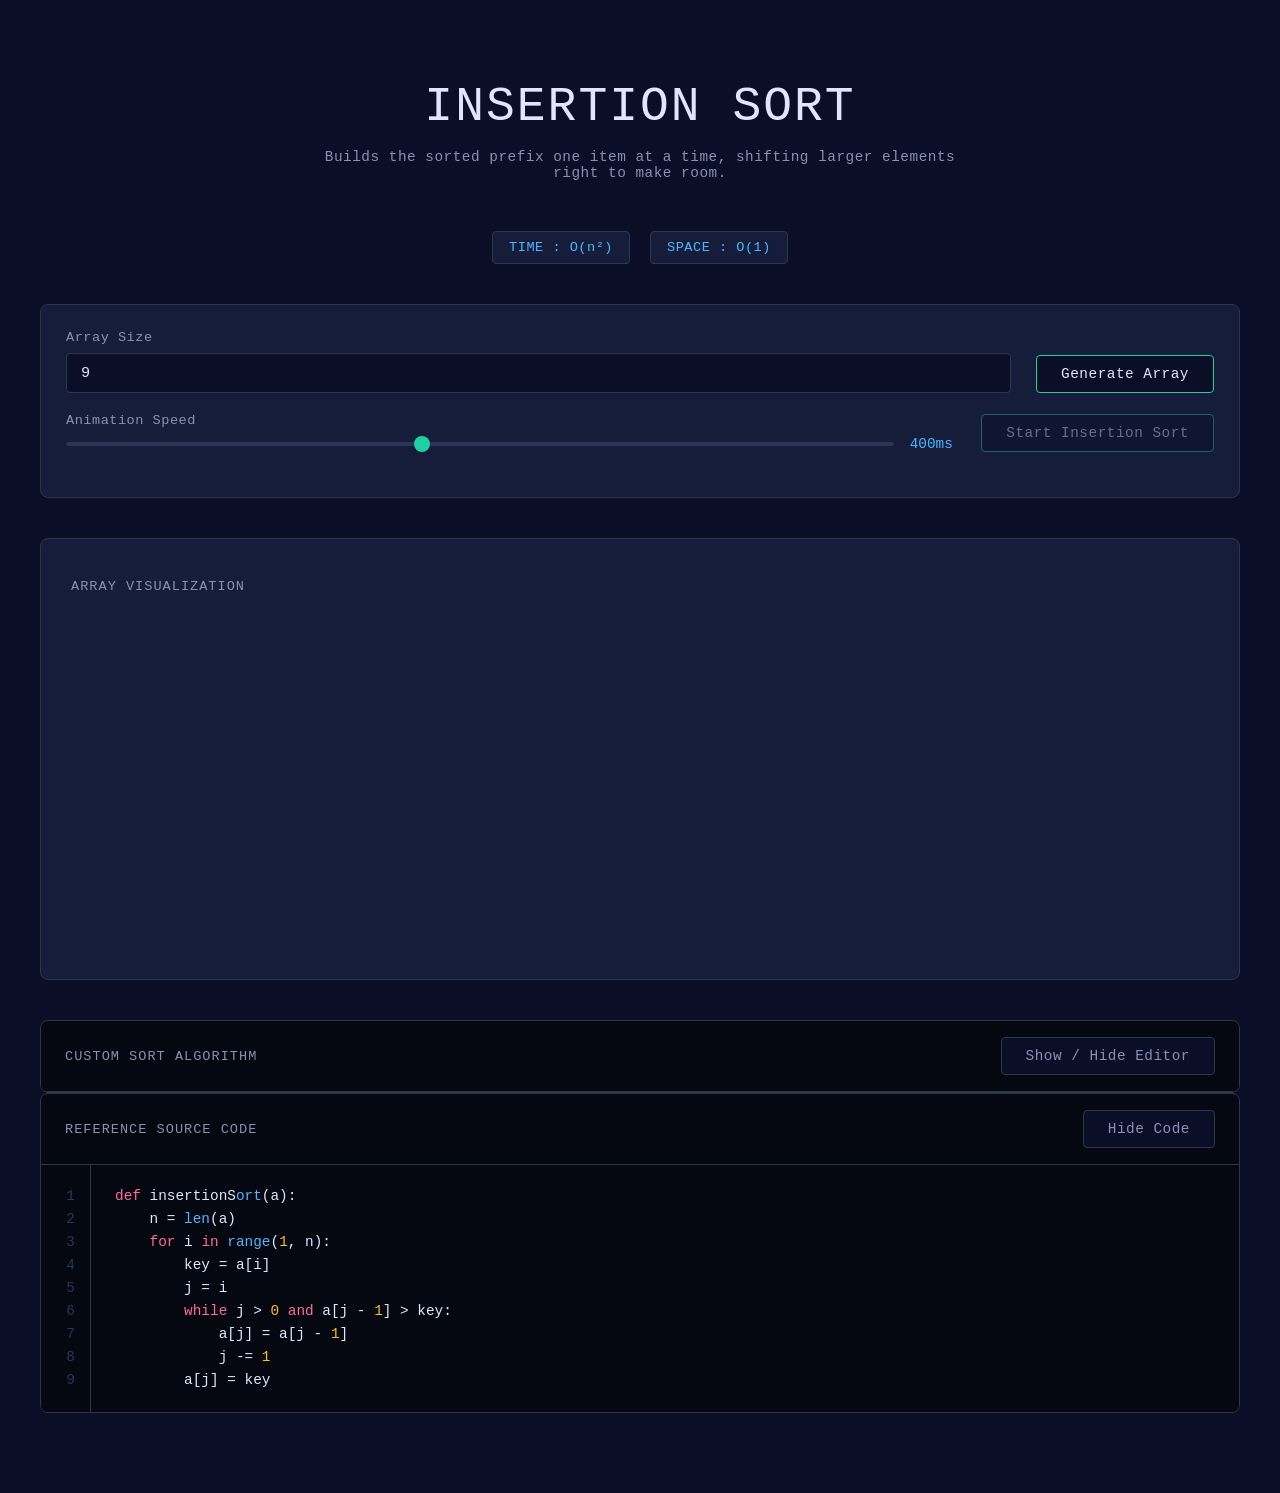
==== insertion_sort_visualizer.html @ 149d7b89 "FEAT: add real-time insertion sort algorithm visualization with speed control" ====
<!DOCTYPE html>
<html lang="fr">
<head>
    <meta charset="UTF-8">
    <meta name="viewport" content="width=device-width, initial-scale=1.0">
    <title>Insertion Sort Visualizer</title>
    <style>
        /* ============================================
           VARIABLES CSS - Thème sombre technologique
           ============================================ */
        :root {
            --bg-dark: #0a0e27;            /* Fond très sombre */
            --bg-darker: #050810;          /* Fond encore plus sombre */
            --bg-card: #151d3b;            /* Fond des cartes */
            --text-primary: #e0e6ff;       /* Texte principal */
            --text-secondary: #8892b0;     /* Texte secondaire */
            --accent-green: #1dd1a1;       /* Vert teal */
            --accent-orange: #ffa502;      /* Orange doré */
            --accent-blue: #4db8ff;        /* Bleu clair */
            --element-gray: #2a3655;       /* Gris des éléments */
            --border-color: #2d3748;       /* Bordure */
            --shadow: 0 10px 25px rgba(0, 0, 0, 0.5);
            --shadow-small: 0 4px 12px rgba(0, 0, 0, 0.3);
            --border-radius: 8px;
            --transition: all 0.2s ease;
        }

        /* ============================================
           STYLES GLOBAUX
           ============================================ */
        * {
            margin: 0;
            padding: 0;
            box-sizing: border-box;
        }

        html, body {
            font-family: 'Courier New', 'Monaco', monospace;
            background: var(--bg-dark);
            color: var(--text-primary);
            min-height: 100vh;
            padding: 40px 20px;
        }

        .container {
            max-width: 1200px;
            margin: 0 auto;
        }

        /* ============================================
           EN-TÊTE - TITRE
           ============================================ */
        .header {
            text-align: center;
            margin-bottom: 50px;
            animation: slideDown 0.6s ease-out;
        }

        .header h1 {
            font-size: 3rem;
            color: var(--text-primary);
            font-weight: 400;
            margin-bottom: 15px;
            letter-spacing: 2px;
            text-transform: uppercase;
        }

        .header p {
            color: var(--text-secondary);
            font-size: 0.9rem;
            font-weight: 400;
            letter-spacing: 0.5px;
        }

        /* ============================================
           BADGES DE COMPLEXITÉ
           ============================================ */
        .complexity-badges {
            display: flex;
            justify-content: center;
            gap: 20px;
            margin-bottom: 40px;
        }

        .badge {
            background: var(--bg-card);
            border: 1px solid var(--border-color);
            padding: 8px 16px;
            border-radius: 4px;
            font-size: 0.85rem;
            color: var(--accent-blue);
            font-weight: 500;
            letter-spacing: 0.5px;
        }

        /* ============================================
           PANNEAU DE CONTRÔLE
           ============================================ */
        .control-panel {
            background: var(--bg-card);
            border: 1px solid var(--border-color);
            border-radius: var(--border-radius);
            padding: 25px;
            margin-bottom: 40px;
            animation: slideUp 0.6s ease-out 0.1s both;
        }

        .control-row {
            display: flex;
            flex-wrap: wrap;
            gap: 25px;
            align-items: flex-end;
            margin-bottom: 20px;
        }

        .input-group {
            display: flex;
            flex-direction: column;
            gap: 8px;
            flex: 1;
            min-width: 150px;
        }

        .input-group label {
            font-weight: 400;
            color: var(--text-secondary);
            font-size: 0.85rem;
            letter-spacing: 0.5px;
        }

        .input-group input {
            padding: 10px 14px;
            border: 1px solid var(--border-color);
            border-radius: 4px;
            font-size: 0.95rem;
            transition: var(--transition);
            background: var(--bg-dark);
            color: var(--text-primary);
            font-family: 'Courier New', monospace;
        }

        .input-group input:focus {
            outline: none;
            border-color: var(--accent-green);
            box-shadow: 0 0 0 2px rgba(29, 209, 161, 0.1);
        }

        .slider-group {
            display: flex;
            flex-direction: column;
            gap: 8px;
            flex: 1;
            min-width: 150px;
        }

        .slider-group label {
            font-weight: 400;
            color: var(--text-secondary);
            font-size: 0.85rem;
            letter-spacing: 0.5px;
        }

        .slider-container {
            display: flex;
            align-items: center;
            gap: 12px;
        }

        .slider-container input[type="range"] {
            flex: 1;
            height: 4px;
            border-radius: 2px;
            background: var(--element-gray);
            outline: none;
            -webkit-appearance: none;
            appearance: none;
        }

        .slider-container input[type="range"]::-webkit-slider-thumb {
            -webkit-appearance: none;
            appearance: none;
            width: 16px;
            height: 16px;
            border-radius: 50%;
            background: var(--accent-green);
            cursor: pointer;
            transition: var(--transition);
        }

        .slider-container input[type="range"]::-moz-range-thumb {
            width: 16px;
            height: 16px;
            border-radius: 50%;
            background: var(--accent-green);
            cursor: pointer;
            border: none;
            transition: var(--transition);
        }

        .speed-value {
            min-width: 50px;
            text-align: center;
            font-weight: 400;
            color: var(--accent-blue);
            font-size: 0.9rem;
        }

        .button {
            padding: 10px 24px;
            border: 1px solid var(--border-color);
            border-radius: 4px;
            font-size: 0.9rem;
            font-weight: 400;
            cursor: pointer;
            transition: var(--transition);
            display: inline-flex;
            align-items: center;
            justify-content: center;
            gap: 8px;
            white-space: nowrap;
            font-family: 'Courier New', monospace;
            letter-spacing: 0.5px;
        }

        .btn-primary {
            background: var(--bg-dark);
            color: var(--text-primary);
            border-color: var(--accent-green);
        }

        .btn-primary:hover:not(:disabled) {
            background: var(--accent-green);
            color: var(--bg-dark);
            box-shadow: 0 0 20px rgba(29, 209, 161, 0.3);
        }

        .btn-primary:active:not(:disabled) {
            transform: scale(0.98);
        }

        .btn-primary:disabled {
            opacity: 0.4;
            cursor: not-allowed;
        }

        .btn-secondary {
            background: var(--bg-dark);
            color: var(--text-secondary);
            border-color: var(--border-color);
        }

        .btn-secondary:hover {
            border-color: var(--accent-blue);
            color: var(--accent-blue);
        }

        /* ============================================
           SECTION VISUALISATION
           ============================================ */
        .visualization-section {
            background: var(--bg-card);
            border: 1px solid var(--border-color);
            border-radius: var(--border-radius);
            padding: 40px 30px;
            margin-bottom: 40px;
            animation: slideUp 0.6s ease-out 0.2s both;
        }

        .visualization-title {
            font-size: 0.85rem;
            font-weight: 400;
            color: var(--text-secondary);
            margin-bottom: 30px;
            text-transform: uppercase;
            letter-spacing: 1px;
        }

        .bars-container {
            display: flex;
            align-items: center;
            justify-content: center;
            gap: 12px;
            min-height: 250px;
            position: relative;
            margin-bottom: 20px;
        }

        .bars-wrapper {
            display: flex;
            align-items: center;
            justify-content: center;
            gap: 12px;
            flex-wrap: wrap;
            width: 100%;
        }

        .bar-item {
            position: relative;
            display: flex;
            flex-direction: column;
            align-items: center;
        }

        .key-label {
            color: var(--accent-orange);
            font-size: 0.75rem;
            margin-bottom: 5px;
            font-weight: 400;
            letter-spacing: 0.5px;
            text-transform: uppercase;
            opacity: 0;
            transition: opacity 0.2s ease;
        }

        .key-label.visible {
            opacity: 1;
        }

        .bar {
            width: 45px;
            height: 45px;
            background: var(--element-gray);
            border: 2px solid var(--border-color);
            border-radius: 6px;
            display: flex;
            align-items: center;
            justify-content: center;
            color: var(--text-primary);
            font-size: 0.9rem;
            font-weight: 500;
            transition: all 0.15s ease;
            cursor: default;
        }

        .bar.sorted {
            background: var(--accent-green);
            border-color: var(--accent-green);
            color: var(--bg-dark);
            box-shadow: 0 0 15px rgba(29, 209, 161, 0.3);
        }

        .bar.current {
            background: var(--accent-orange);
            border-color: var(--accent-orange);
            color: var(--bg-dark);
            box-shadow: 0 0 15px rgba(255, 165, 2, 0.3);
            transform: scale(1.1);
            z-index: 10;
        }

        .bar.comparing {
            background: rgba(255, 165, 2, 0.3);
            border-color: var(--accent-orange);
            color: var(--accent-orange);
            box-shadow: 0 0 15px rgba(255, 165, 2, 0.2);
            animation: pulse 0.6s ease-in-out;
        }

        /* ============================================
           MESSAGE D'ACTION
           ============================================ */
        .action-message {
            text-align: center;
            font-size: 1rem;
            color: var(--accent-orange);
            font-weight: 400;
            letter-spacing: 0.5px;
            margin-bottom: 20px;
            min-height: 25px;
            animation: fadeIn 0.3s ease-out;
        }

        /* ============================================
           CODE SOURCE AVEC NUMÉROS DE LIGNE
           ============================================ */
        .code-section {
            background: var(--bg-card);
            border: 1px solid var(--border-color);
            border-radius: var(--border-radius);
            overflow: hidden;
            margin-bottom: 0;
            animation: slideUp 0.6s ease-out 0.3s both;
        }

        .code-header {
            background: var(--bg-darker);
            border-bottom: 1px solid var(--border-color);
            padding: 16px 24px;
            display: flex;
            justify-content: space-between;
            align-items: center;
            gap: 16px;
        }

        .code-title {
            font-size: 0.85rem;
            font-weight: 400;
            text-transform: uppercase;
            letter-spacing: 1px;
            color: var(--text-secondary);
        }

        .code-content {
            display: none;
            background: var(--bg-darker);
            overflow-x: auto;
            max-height: 450px;
            overflow-y: auto;
        }

        .code-content.visible {
            display: flex;
            animation: fadeIn 0.3s ease-out;
        }

        .code-lines {
            display: flex;
            width: 100%;
        }

        .code-line-numbers {
            background: var(--bg-darker);
            color: var(--element-gray);
            padding: 20px 15px;
            text-align: right;
            user-select: none;
            border-right: 1px solid var(--border-color);
            font-family: 'Courier New', monospace;
            font-size: 0.9rem;
            line-height: 1.6;
            min-width: 50px;
        }

        .code-text {
            flex: 1;
            padding: 20px 24px;
            font-family: 'Courier New', monospace;
            font-size: 0.9rem;
            line-height: 1.6;
            white-space: pre;
            color: var(--text-primary);
        }

        .code-line {
            display: block;
            position: relative;
        }

        .code-line.highlight {
            background: rgba(29, 209, 161, 0.1);
        }

        .keyword {
            color: #ff6b9d;
        }

        .function {
            color: var(--accent-blue);
        }

        .variable {
            color: #a78bfa;
        }

        .string {
            color: #86efac;
        }

        .comment {
            color: var(--text-secondary);
        }

        .number {
            color: #fbbf24;
        }

        /* ============================================
           ANIMATIONS
           ============================================ */
        @keyframes slideDown {
            from {
                opacity: 0;
                transform: translateY(-20px);
            }
            to {
                opacity: 1;
                transform: translateY(0);
            }
        }

        @keyframes slideUp {
            from {
                opacity: 0;
                transform: translateY(20px);
            }
            to {
                opacity: 1;
                transform: translateY(0);
            }
        }

        @keyframes fadeIn {
            from {
                opacity: 0;
            }
            to {
                opacity: 1;
            }
        }

        @keyframes pulse {
            0%, 100% {
                opacity: 1;
            }
            50% {
                opacity: 0.6;
            }
        }

        /* ============================================
           RESPONSIVE DESIGN
           ============================================ */
        @media (max-width: 768px) {
            .header h1 {
                font-size: 2rem;
            }

            .complexity-badges {
                flex-direction: column;
                gap: 10px;
            }

            .control-row {
                flex-direction: column;
            }

            .input-group,
            .slider-group {
                width: 100%;
                min-width: unset;
            }

            .bar {
                width: 35px;
                height: 35px;
                font-size: 0.8rem;
            }

            .bars-container {
                gap: 8px;
                min-height: 200px;
            }

            .code-text {
                font-size: 0.8rem;
            }
        }
    </style>
</head>
<body>
    <div class="container">
        <!-- ============================================
             EN-TÊTE
             ============================================ -->
        <div class="header">
            <h1>INSERTION SORT</h1>
            <p>Builds the sorted prefix one item at a time, shifting larger elements<br>right to make room.</p>
        </div>

        <!-- ============================================
             BADGES DE COMPLEXITÉ
             ============================================ -->
        <div class="complexity-badges">
            <div class="badge">TIME : O(n²)</div>
            <div class="badge">SPACE : O(1)</div>
        </div>

        <!-- ============================================
             PANNEAU DE CONTRÔLE
             ============================================ -->
        <div class="control-panel">
            <div class="control-row">
                <div class="input-group">
                    <label for="arraySize">Array Size</label>
                    <input 
                        type="number" 
                        id="arraySize" 
                        min="5" 
                        max="15" 
                        value="9"
                        placeholder="Entrez la taille du tableau"
                    >
                </div>
                <button class="button btn-primary" id="generateBtn">Generate Array</button>
            </div>

            <div class="control-row">
                <div class="slider-group">
                    <label for="speedSlider">Animation Speed</label>
                    <div class="slider-container">
                        <input 
                            type="range" 
                            id="speedSlider" 
                            min="100" 
                            max="800" 
                            value="400"
                            step="50"
                        >
                        <span class="speed-value" id="speedValue">400ms</span>
                    </div>
                </div>
                <button class="button btn-primary" id="startBtn" disabled>Start Insertion Sort</button>
            </div>
        </div>

        <!-- ============================================
             SECTION DE VISUALISATION
             ============================================ -->
        <div class="visualization-section">
            <div class="visualization-title">Array Visualization</div>
            
            <div class="action-message" id="actionMessage"></div>
            
            <div class="bars-container">
                <div class="bars-wrapper" id="barsContainer">
                    <!-- Les éléments seront générés par JavaScript -->
                </div>
            </div>
        </div>

        <!-- ============================================
             ÉDITEUR DE CODE PERSONNALISÉ
             ============================================ -->
        <div class="code-section">
            <div class="code-header">
                <div class="code-title">Custom Sort Algorithm</div>
                <button class="button btn-secondary" id="toggleCustomCodeBtn">Show / Hide Editor</button>
            </div>
            <div class="code-content" id="customCodeContent">
                <div class="custom-editor-container">
                    <div class="editor-info">
                        <p>📝 Entrez votre fonction de tri personnalisée</p>
                        <p style="font-size: 0.85rem; margin-top: 8px; color: var(--text-secondary);">
                            La fonction doit prendre un tableau en paramètre et le trier sur place.
                        </p>
                    </div>
                    <textarea id="customCodeEditor" class="custom-code-editor" placeholder="function customSort(arr) {
    // Votre code ici
    return arr;
}"></textarea>
                    <div class="editor-buttons">
                        <button class="button btn-primary" id="testCustomCodeBtn">Test Custom Algorithm</button>
                        <button class="button btn-secondary" id="resetCodeBtn">Reset to Default</button>
                    </div>
                    <div class="error-message" id="errorMessage"></div>
                </div>
            </div>
        </div>

        <!-- ============================================
             CODE SOURCE DE RÉFÉRENCE
             ============================================ -->
        <div class="code-section">
            <div class="code-header">
                <div class="code-title">Reference Source Code</div>
                <button class="button btn-secondary" id="toggleCodeBtn">Show / Hide Code</button>
            </div>
            <div class="code-content" id="codeContent">
                <div class="code-lines">
                    <div class="code-line-numbers" id="lineNumbers"></div>
                    <div class="code-text" id="codeText"></div>
                </div>
            </div>
        </div>
    </div>

    <!-- ============================================
         SCRIPT JAVASCRIPT
         ============================================ -->
    <script>
        // ============================================
        // CODE SOURCE DE L'ALGORITHME
        // ============================================
        const sourceCode = `def insertionSort(a):
    n = len(a)
    for i in range(1, n):
        key = a[i]
        j = i
        while j > 0 and a[j - 1] > key:
            a[j] = a[j - 1]
            j -= 1
        a[j] = key`;

        // ============================================
        // ÉTAT DE L'APPLICATION
        // ============================================
        const state = {
            array: [],
            isRunning: false,
            speed: 400,
            arraySize: 9
        };

        // ============================================
        // ÉLÉMENTS DU DOM
        // ============================================
        const elements = {
            arraySize: document.getElementById('arraySize'),
            generateBtn: document.getElementById('generateBtn'),
            startBtn: document.getElementById('startBtn'),
            speedSlider: document.getElementById('speedSlider'),
            speedValue: document.getElementById('speedValue'),
            barsContainer: document.getElementById('barsContainer'),
            actionMessage: document.getElementById('actionMessage'),
            toggleCodeBtn: document.getElementById('toggleCodeBtn'),
            codeContent: document.getElementById('codeContent'),
            codeText: document.getElementById('codeText'),
            lineNumbers: document.getElementById('lineNumbers')
        };

        // ============================================
        // ÉVÉNEMENTS
        // ============================================
        elements.generateBtn.addEventListener('click', generateArray);
        elements.startBtn.addEventListener('click', startSorting);
        elements.speedSlider.addEventListener('input', updateSpeed);
        elements.toggleCodeBtn.addEventListener('click', toggleCode);

        // ============================================
        // FONCTION: Initialiser le code source
        // ============================================
        function initializeCodeDisplay() {
            const lines = sourceCode.split('\n');
            
            // Générer les numéros de ligne
            elements.lineNumbers.innerHTML = lines.map((_, i) => `<div>${i + 1}</div>`).join('');
            
            // Générer le code formaté
            elements.codeText.innerHTML = lines.map((line, i) => {
                let formatted = line
                    .replace(/def /g, '<span class="keyword">def </span>')
                    .replace(/range/g, '<span class="function">range</span>')
                    .replace(/len/g, '<span class="function">len</span>')
                    .replace(/while /g, '<span class="keyword">while </span>')
                    .replace(/for /g, '<span class="keyword">for </span>')
                    .replace(/in /g, '<span class="keyword">in </span>')
                    .replace(/and /g, '<span class="keyword">and </span>')
                    .replace(/[0-9]+/g, '<span class="number">$&</span>')
                    .replace(/([a-z_]+)\(/g, '<span class="function">$1</span>(');
                
                return `<div class="code-line" id="line-${i + 1}">${formatted}</div>`;
            }).join('');
        }

        // ============================================
        // FONCTION: Générer un tableau aléatoire
        // ============================================
        function generateArray() {
            console.log('Generate Array clicked');
            const size = parseInt(elements.arraySize.value);
            console.log('Size:', size);

            if (isNaN(size) || size < 5 || size > 15) {
                alert('Taille du tableau: 5 à 15');
                return;
            }

            state.arraySize = size;
            state.array = [];
            state.isRunning = false;

            for (let i = 0; i < size; i++) {
                state.array.push(Math.floor(Math.random() * 100) + 1);
            }

            console.log('Array generated:', state.array);
            updateVisualization();
            elements.actionMessage.textContent = 'Array generated. Ready to sort!';
            elements.startBtn.disabled = false;
            console.log('Start button disabled:', elements.startBtn.disabled);
        }

        // ============================================
        // FONCTION: Mettre à jour la visualisation
        // ============================================
        function updateVisualization() {
            elements.barsContainer.innerHTML = '';

            state.array.forEach((value, index) => {
                const barItem = document.createElement('div');
                barItem.className = 'bar-item';
                barItem.id = `bar-item-${index}`;

                const keyLabel = document.createElement('div');
                keyLabel.className = 'key-label';
                keyLabel.textContent = 'key';
                keyLabel.id = `key-label-${index}`;

                const bar = document.createElement('div');
                bar.className = 'bar';
                bar.id = `bar-${index}`;
                bar.textContent = value;

                barItem.appendChild(keyLabel);
                barItem.appendChild(bar);
                elements.barsContainer.appendChild(barItem);
            });
        }

        // ============================================
        // FONCTION: Mettre à jour la valeur d'un élément
        // ============================================
        function updateBarValue(index) {
            const bar = document.getElementById(`bar-${index}`);
            if (bar) {
                bar.textContent = state.array[index];
            }
        }

        // ============================================
        // FONCTION: Mettre à jour la vitesse
        // ============================================
        function updateSpeed() {
            state.speed = parseInt(elements.speedSlider.value);
            elements.speedValue.textContent = `${state.speed}ms`;
        }

        // ============================================
        // FONCTION: Attendre (délai asynchrone)
        // ============================================
        function delay(ms) {
            return new Promise(resolve => setTimeout(resolve, ms));
        }

        // ============================================
        // FONCTION: Mettre en évidence une barre
        // ============================================
        function highlightBar(index, className) {
            const bar = document.getElementById(`bar-${index}`);
            if (bar) {
                bar.classList.add(className);
            }
        }

        // ============================================
        // FONCTION: Retirer la mise en évidence
        // ============================================
        function unhighlightBar(index, className) {
            const bar = document.getElementById(`bar-${index}`);
            if (bar) {
                bar.classList.remove(className);
            }
        }

        // ============================================
        // FONCTION: Afficher le label "key"
        // ============================================
        function showKeyLabel(index) {
            const label = document.getElementById(`key-label-${index}`);
            if (label) {
                label.classList.add('visible');
            }
        }

        // ============================================
        // FONCTION: Cacher le label "key"
        // ============================================
        function hideKeyLabel(index) {
            const label = document.getElementById(`key-label-${index}`);
            if (label) {
                label.classList.remove('visible');
            }
        }

        // ============================================
        // FONCTION: Afficher un message d'action
        // ============================================
        function showAction(message) {
            elements.actionMessage.textContent = message;
        }

        // ============================================
        // FONCTION: Surligner une ligne du code
        // ============================================
        function highlightCodeLine(lineNum) {
            // Enlever les surlignages précédents
            document.querySelectorAll('.code-line.highlight').forEach(el => {
                el.classList.remove('highlight');
            });
            
            if (lineNum > 0 && lineNum <= 12) {
                const line = document.getElementById(`line-${lineNum}`);
                if (line) {
                    line.classList.add('highlight');
                    try {
                        line.scrollIntoView({ behavior: 'smooth', block: 'nearest' });
                    } catch (e) {
                        // Ignorer les erreurs de scrollIntoView
                    }
                }
            }
        }

        // ============================================
        // FONCTION: Déplacer un élément dans la visualisation
        // ============================================
        function moveElement(fromIndex, toIndex) {
            const value = state.array[fromIndex];
            state.array.splice(fromIndex, 1);
            state.array.splice(toIndex, 0, value);
            updateVisualization();
        }

        // ============================================
        // FONCTION: Algorithme Insertion Sort Visualisé
        // ============================================
        async function insertionSortVisualized() {
            try {
                highlightCodeLine(1);
                showAction('Starting insertion sort...');
                await delay(state.speed);

                const arr = state.array;
                const n = arr.length;

                for (let i = 1; i < n; i++) {
                    // Réinitialiser les styles de la boucle précédente
                    for (let k = 0; k < i; k++) {
                        unhighlightBar(k, 'comparing');
                    }

                    highlightCodeLine(3);
                    showKeyLabel(i);
                    highlightBar(i, 'current');
                    showAction(`i = ${i}, key = ${arr[i]}`);
                    await delay(state.speed);

                    let key = arr[i];
                    let j = i;

                    highlightCodeLine(4);
                    await delay(state.speed / 2);

                    while (j > 0 && arr[j - 1] > key) {
                        highlightCodeLine(5);
                        highlightBar(j - 1, 'comparing');
                        showAction(`Compare a[${j - 1}] = ${arr[j - 1]} with ${key}`);
                        await delay(state.speed);

                        unhighlightBar(j - 1, 'comparing');
                        
                        highlightCodeLine(6);
                        showAction(`SHIFT a[${j - 1}] → a[${j}]`);
                        
                        // Décaler l'élément
                        arr[j] = arr[j - 1];
                        updateBarValue(j);
                        
                        await delay(state.speed / 2);

                        highlightCodeLine(7);
                        j--;
                        await delay(state.speed / 3);
                    }

                    highlightCodeLine(8);
                    arr[j] = key;
                    updateBarValue(j);
                    showAction(`INSERT ${key} at position ${j}`);
                    
                    await delay(state.speed);

                    unhighlightBar(i, 'current');
                    hideKeyLabel(i);

                    // Marquer les éléments triés
                    for (let k = 0; k <= i; k++) {
                        highlightBar(k, 'sorted');
                    }
                    
                    await delay(state.speed / 2);
                }

                showAction('✓ Sorting Complete!');
                highlightCodeLine(0);
            } catch (error) {
                console.error('Erreur:', error);
                showAction('Erreur lors du tri!');
            }
        }

        // ============================================
        // FONCTION: Démarrer le tri
        // ============================================
        async function startSorting() {
            console.log('Start Sorting clicked');
            console.log('Is running:', state.isRunning);
            console.log('Array length:', state.array.length);
            console.log('Array:', state.array);
            
            if (state.isRunning) {
                console.log('Already running');
                return;
            }

            if (state.array.length === 0) {
                console.log('Array is empty');
                alert('Please generate an array first!');
                return;
            }

            console.log('Starting sort...');
            state.isRunning = true;
            elements.startBtn.disabled = true;
            elements.generateBtn.disabled = true;
            elements.arraySize.disabled = true;
            elements.speedSlider.disabled = true;

            try {
                await insertionSortVisualized();
            } catch (error) {
                console.error('Error during sorting:', error);
                alert('Une erreur est survenue!');
            }

            state.isRunning = false;
            elements.startBtn.disabled = false;
            elements.generateBtn.disabled = false;
            elements.arraySize.disabled = false;
            elements.speedSlider.disabled = false;
            console.log('Sorting finished');
        }

        // ============================================
        // FONCTION: Basculer l'affichage du code
        // ============================================
        function toggleCode() {
            elements.codeContent.classList.toggle('visible');
            elements.toggleCodeBtn.textContent = elements.codeContent.classList.contains('visible') 
                ? 'Hide Code' 
                : 'Show Code';
        }

        // ============================================
        // INITIALISATION
        // ============================================
        console.log('🎨 Initializing Insertion Sort Visualizer...');
        
        // Vérifier que les éléments sont bien chargés
        console.log('Elements loaded:');
        console.log('  arraySize:', elements.arraySize ? '✓' : '✗');
        console.log('  generateBtn:', elements.generateBtn ? '✓' : '✗');
        console.log('  startBtn:', elements.startBtn ? '✓' : '✗');
        console.log('  barsContainer:', elements.barsContainer ? '✓' : '✗');
        console.log('  codeContent:', elements.codeContent ? '✓' : '✗');
        
        initializeCodeDisplay();
        
        // Afficher le code source par défaut
        elements.codeContent.classList.add('visible');
        elements.toggleCodeBtn.textContent = 'Hide Code';
        
        console.log('✓ Insertion Sort Visualizer initialized successfully!');
    </script>
</body>
</html>
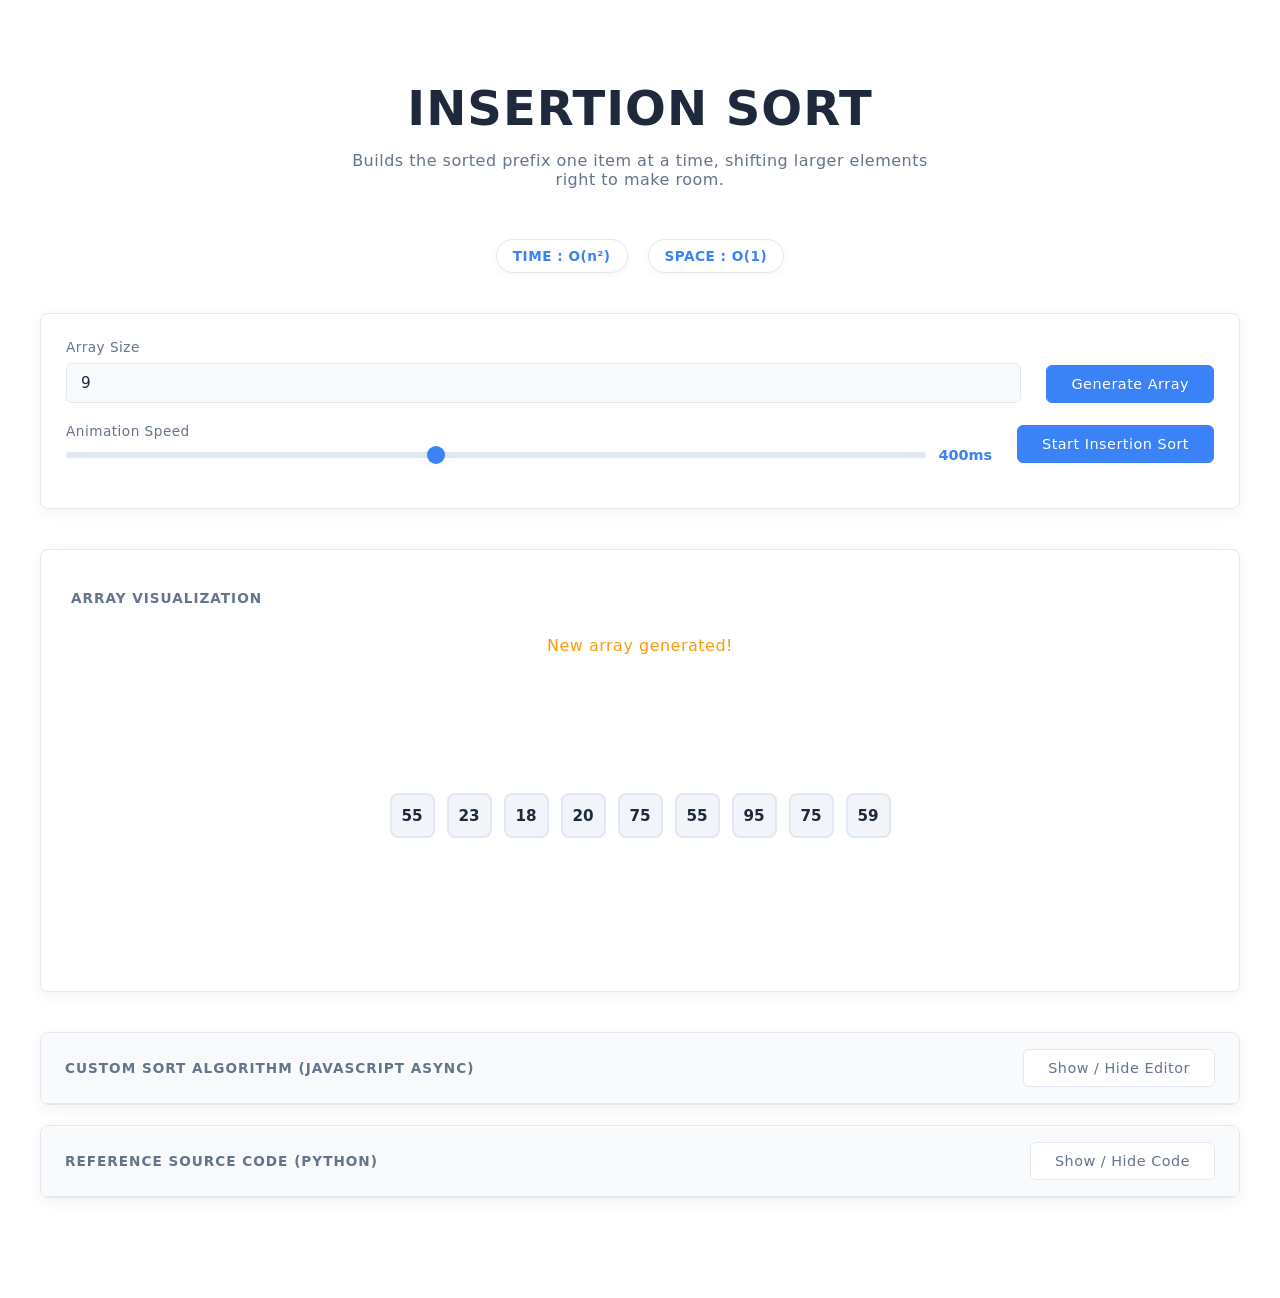
==== commit f5cbd99a: "feat: ajout fonctionnaliter EDITEUR" ====
--- a/insertion_sort_visualizer.html
+++ b/insertion_sort_visualizer.html
@@ -1,687 +1,763 @@
-<!DOCTYPE html>
+<!doctype html>
 <html lang="fr">
-<head>
-    <meta charset="UTF-8">
-    <meta name="viewport" content="width=device-width, initial-scale=1.0">
-    <title>Insertion Sort Visualizer</title>
-    <style>
-        /* ============================================
-           VARIABLES CSS - Thème sombre technologique
-           ============================================ */
-        :root {
-            --bg-dark: #0a0e27;            /* Fond très sombre */
-            --bg-darker: #050810;          /* Fond encore plus sombre */
-            --bg-card: #151d3b;            /* Fond des cartes */
-            --text-primary: #e0e6ff;       /* Texte principal */
-            --text-secondary: #8892b0;     /* Texte secondaire */
-            --accent-green: #1dd1a1;       /* Vert teal */
-            --accent-orange: #ffa502;      /* Orange doré */
-            --accent-blue: #4db8ff;        /* Bleu clair */
-            --element-gray: #2a3655;       /* Gris des éléments */
-            --border-color: #2d3748;       /* Bordure */
-            --shadow: 0 10px 25px rgba(0, 0, 0, 0.5);
-            --shadow-small: 0 4px 12px rgba(0, 0, 0, 0.3);
-            --border-radius: 8px;
-            --transition: all 0.2s ease;
-        }
-
-        /* ============================================
-           STYLES GLOBAUX
-           ============================================ */
-        * {
-            margin: 0;
-            padding: 0;
-            box-sizing: border-box;
-        }
-
-        html, body {
-            font-family: 'Courier New', 'Monaco', monospace;
-            background: var(--bg-dark);
-            color: var(--text-primary);
-            min-height: 100vh;
-            padding: 40px 20px;
-        }
-
-        .container {
-            max-width: 1200px;
-            margin: 0 auto;
-        }
-
-        /* ============================================
-           EN-TÊTE - TITRE
-           ============================================ */
-        .header {
-            text-align: center;
-            margin-bottom: 50px;
-            animation: slideDown 0.6s ease-out;
-        }
-
-        .header h1 {
-            font-size: 3rem;
-            color: var(--text-primary);
-            font-weight: 400;
-            margin-bottom: 15px;
-            letter-spacing: 2px;
-            text-transform: uppercase;
-        }
-
-        .header p {
-            color: var(--text-secondary);
-            font-size: 0.9rem;
-            font-weight: 400;
-            letter-spacing: 0.5px;
-        }
-
-        /* ============================================
-           BADGES DE COMPLEXITÉ
-           ============================================ */
-        .complexity-badges {
-            display: flex;
-            justify-content: center;
-            gap: 20px;
-            margin-bottom: 40px;
-        }
-
-        .badge {
-            background: var(--bg-card);
-            border: 1px solid var(--border-color);
-            padding: 8px 16px;
-            border-radius: 4px;
-            font-size: 0.85rem;
-            color: var(--accent-blue);
-            font-weight: 500;
-            letter-spacing: 0.5px;
-        }
-
-        /* ============================================
-           PANNEAU DE CONTRÔLE
-           ============================================ */
-        .control-panel {
-            background: var(--bg-card);
-            border: 1px solid var(--border-color);
-            border-radius: var(--border-radius);
-            padding: 25px;
-            margin-bottom: 40px;
-            animation: slideUp 0.6s ease-out 0.1s both;
-        }
-
-        .control-row {
-            display: flex;
-            flex-wrap: wrap;
-            gap: 25px;
-            align-items: flex-end;
-            margin-bottom: 20px;
-        }
-
-        .input-group {
-            display: flex;
-            flex-direction: column;
-            gap: 8px;
-            flex: 1;
-            min-width: 150px;
-        }
-
-        .input-group label {
-            font-weight: 400;
-            color: var(--text-secondary);
-            font-size: 0.85rem;
-            letter-spacing: 0.5px;
-        }
-
-        .input-group input {
-            padding: 10px 14px;
-            border: 1px solid var(--border-color);
-            border-radius: 4px;
-            font-size: 0.95rem;
-            transition: var(--transition);
-            background: var(--bg-dark);
-            color: var(--text-primary);
-            font-family: 'Courier New', monospace;
-        }
-
-        .input-group input:focus {
-            outline: none;
-            border-color: var(--accent-green);
-            box-shadow: 0 0 0 2px rgba(29, 209, 161, 0.1);
-        }
-
-        .slider-group {
-            display: flex;
-            flex-direction: column;
-            gap: 8px;
-            flex: 1;
-            min-width: 150px;
-        }
-
-        .slider-group label {
-            font-weight: 400;
-            color: var(--text-secondary);
-            font-size: 0.85rem;
-            letter-spacing: 0.5px;
-        }
-
-        .slider-container {
-            display: flex;
-            align-items: center;
-            gap: 12px;
-        }
-
-        .slider-container input[type="range"] {
-            flex: 1;
-            height: 4px;
-            border-radius: 2px;
-            background: var(--element-gray);
-            outline: none;
-            -webkit-appearance: none;
-            appearance: none;
-        }
-
-        .slider-container input[type="range"]::-webkit-slider-thumb {
-            -webkit-appearance: none;
-            appearance: none;
-            width: 16px;
-            height: 16px;
-            border-radius: 50%;
-            background: var(--accent-green);
-            cursor: pointer;
-            transition: var(--transition);
-        }
-
-        .slider-container input[type="range"]::-moz-range-thumb {
-            width: 16px;
-            height: 16px;
-            border-radius: 50%;
-            background: var(--accent-green);
-            cursor: pointer;
-            border: none;
-            transition: var(--transition);
-        }
-
-        .speed-value {
-            min-width: 50px;
-            text-align: center;
-            font-weight: 400;
-            color: var(--accent-blue);
-            font-size: 0.9rem;
-        }
-
-        .button {
-            padding: 10px 24px;
-            border: 1px solid var(--border-color);
-            border-radius: 4px;
-            font-size: 0.9rem;
-            font-weight: 400;
-            cursor: pointer;
-            transition: var(--transition);
-            display: inline-flex;
-            align-items: center;
-            justify-content: center;
-            gap: 8px;
-            white-space: nowrap;
-            font-family: 'Courier New', monospace;
-            letter-spacing: 0.5px;
-        }
-
-        .btn-primary {
-            background: var(--bg-dark);
-            color: var(--text-primary);
-            border-color: var(--accent-green);
-        }
-
-        .btn-primary:hover:not(:disabled) {
-            background: var(--accent-green);
-            color: var(--bg-dark);
-            box-shadow: 0 0 20px rgba(29, 209, 161, 0.3);
-        }
-
-        .btn-primary:active:not(:disabled) {
-            transform: scale(0.98);
-        }
-
-        .btn-primary:disabled {
-            opacity: 0.4;
-            cursor: not-allowed;
-        }
-
-        .btn-secondary {
-            background: var(--bg-dark);
-            color: var(--text-secondary);
-            border-color: var(--border-color);
-        }
-
-        .btn-secondary:hover {
-            border-color: var(--accent-blue);
-            color: var(--accent-blue);
-        }
-
-        /* ============================================
-           SECTION VISUALISATION
-           ============================================ */
-        .visualization-section {
-            background: var(--bg-card);
-            border: 1px solid var(--border-color);
-            border-radius: var(--border-radius);
-            padding: 40px 30px;
-            margin-bottom: 40px;
-            animation: slideUp 0.6s ease-out 0.2s both;
-        }
-
-        .visualization-title {
-            font-size: 0.85rem;
-            font-weight: 400;
-            color: var(--text-secondary);
-            margin-bottom: 30px;
-            text-transform: uppercase;
-            letter-spacing: 1px;
-        }
-
-        .bars-container {
-            display: flex;
-            align-items: center;
-            justify-content: center;
-            gap: 12px;
-            min-height: 250px;
-            position: relative;
-            margin-bottom: 20px;
-        }
-
-        .bars-wrapper {
-            display: flex;
-            align-items: center;
-            justify-content: center;
-            gap: 12px;
-            flex-wrap: wrap;
-            width: 100%;
-        }
-
-        .bar-item {
-            position: relative;
-            display: flex;
-            flex-direction: column;
-            align-items: center;
-        }
-
-        .key-label {
-            color: var(--accent-orange);
-            font-size: 0.75rem;
-            margin-bottom: 5px;
-            font-weight: 400;
-            letter-spacing: 0.5px;
-            text-transform: uppercase;
-            opacity: 0;
-            transition: opacity 0.2s ease;
-        }
-
-        .key-label.visible {
-            opacity: 1;
-        }
-
-        .bar {
-            width: 45px;
-            height: 45px;
-            background: var(--element-gray);
-            border: 2px solid var(--border-color);
-            border-radius: 6px;
-            display: flex;
-            align-items: center;
-            justify-content: center;
-            color: var(--text-primary);
-            font-size: 0.9rem;
-            font-weight: 500;
-            transition: all 0.15s ease;
-            cursor: default;
-        }
-
-        .bar.sorted {
-            background: var(--accent-green);
-            border-color: var(--accent-green);
-            color: var(--bg-dark);
-            box-shadow: 0 0 15px rgba(29, 209, 161, 0.3);
-        }
-
-        .bar.current {
-            background: var(--accent-orange);
-            border-color: var(--accent-orange);
-            color: var(--bg-dark);
-            box-shadow: 0 0 15px rgba(255, 165, 2, 0.3);
-            transform: scale(1.1);
-            z-index: 10;
-        }
-
-        .bar.comparing {
-            background: rgba(255, 165, 2, 0.3);
-            border-color: var(--accent-orange);
-            color: var(--accent-orange);
-            box-shadow: 0 0 15px rgba(255, 165, 2, 0.2);
-            animation: pulse 0.6s ease-in-out;
-        }
-
-        /* ============================================
-           MESSAGE D'ACTION
-           ============================================ */
-        .action-message {
-            text-align: center;
-            font-size: 1rem;
-            color: var(--accent-orange);
-            font-weight: 400;
-            letter-spacing: 0.5px;
-            margin-bottom: 20px;
-            min-height: 25px;
-            animation: fadeIn 0.3s ease-out;
-        }
-
-        /* ============================================
-           CODE SOURCE AVEC NUMÉROS DE LIGNE
-           ============================================ */
-        .code-section {
-            background: var(--bg-card);
-            border: 1px solid var(--border-color);
-            border-radius: var(--border-radius);
-            overflow: hidden;
-            margin-bottom: 0;
-            animation: slideUp 0.6s ease-out 0.3s both;
-        }
-
-        .code-header {
-            background: var(--bg-darker);
-            border-bottom: 1px solid var(--border-color);
-            padding: 16px 24px;
-            display: flex;
-            justify-content: space-between;
-            align-items: center;
-            gap: 16px;
-        }
-
-        .code-title {
-            font-size: 0.85rem;
-            font-weight: 400;
-            text-transform: uppercase;
-            letter-spacing: 1px;
-            color: var(--text-secondary);
-        }
-
-        .code-content {
-            display: none;
-            background: var(--bg-darker);
-            overflow-x: auto;
-            max-height: 450px;
-            overflow-y: auto;
-        }
-
-        .code-content.visible {
-            display: flex;
-            animation: fadeIn 0.3s ease-out;
-        }
-
-        .code-lines {
-            display: flex;
-            width: 100%;
-        }
-
-        .code-line-numbers {
-            background: var(--bg-darker);
-            color: var(--element-gray);
-            padding: 20px 15px;
-            text-align: right;
-            user-select: none;
-            border-right: 1px solid var(--border-color);
-            font-family: 'Courier New', monospace;
-            font-size: 0.9rem;
-            line-height: 1.6;
-            min-width: 50px;
-        }
-
-        .code-text {
-            flex: 1;
-            padding: 20px 24px;
-            font-family: 'Courier New', monospace;
-            font-size: 0.9rem;
-            line-height: 1.6;
-            white-space: pre;
-            color: var(--text-primary);
-        }
-
-        .code-line {
-            display: block;
-            position: relative;
-        }
-
-        .code-line.highlight {
-            background: rgba(29, 209, 161, 0.1);
-        }
-
-        .keyword {
-            color: #ff6b9d;
-        }
-
-        .function {
-            color: var(--accent-blue);
-        }
-
-        .variable {
-            color: #a78bfa;
-        }
-
-        .string {
-            color: #86efac;
-        }
-
-        .comment {
-            color: var(--text-secondary);
-        }
-
-        .number {
-            color: #fbbf24;
-        }
-
-        /* ============================================
-           ANIMATIONS
-           ============================================ */
-        @keyframes slideDown {
-            from {
+    <head>
+        <meta charset="UTF-8" />
+        <meta name="viewport" content="width=device-width, initial-scale=1.0" />
+        <title>Insertion Sort Visualizer</title>
+        <style>
+            /* ============================================
+            VARIABLES CSS - Thème Clair Moderne
+            ============================================ */
+            :root {
+                --bg-dark: #ffffff;
+                --bg-darker: #f8fafc;
+                --bg-card: #ffffff;
+                --text-primary: #1e293b;
+                --text-secondary: #64748b;
+                --accent-green: #10b981;
+                --accent-orange: #f59e0b;
+                --accent-blue: #3b82f6;
+                --element-gray: #e2e8f0;
+                --border-color: #e2e8f0;
+                --shadow: 0 4px 15px rgba(0, 0, 0, 0.05);
+                --shadow-small: 0 2px 8px rgba(0, 0, 0, 0.04);
+                --border-radius: 8px;
+                --transition: all 0.2s ease;
+                --accent-red: #ef4444;
+            }
+
+            /* ============================================
+            STYLES GLOBAUX
+            ============================================ */
+            * {
+                margin: 0;
+                padding: 0;
+                box-sizing: border-box;
+            }
+
+            html,
+            body {
+                font-family:
+                    system-ui,
+                    -apple-system,
+                    BlinkMacSystemFont,
+                    "Segoe UI",
+                    Roboto,
+                    sans-serif;
+                background: var(--bg-dark);
+                color: var(--text-primary);
+                min-height: 100vh;
+                padding: 40px 20px;
+            }
+
+            .container {
+                max-width: 1200px;
+                margin: 0 auto;
+            }
+
+            /* ============================================
+            EN-TÊTE - TITRE
+            ============================================ */
+            .header {
+                text-align: center;
+                margin-bottom: 50px;
+                animation: slideDown 0.6s ease-out;
+            }
+
+            .header h1 {
+                font-size: 3rem;
+                color: var(--text-primary);
+                font-weight: 700;
+                margin-bottom: 15px;
+                letter-spacing: 1px;
+                text-transform: uppercase;
+            }
+
+            .header p {
+                color: var(--text-secondary);
+                font-size: 1rem;
+                font-weight: 400;
+                letter-spacing: 0.5px;
+            }
+
+            /* ============================================
+            BADGES DE COMPLEXITÉ
+            ============================================ */
+            .complexity-badges {
+                display: flex;
+                justify-content: center;
+                gap: 20px;
+                margin-bottom: 40px;
+            }
+
+            .badge {
+                background: var(--bg-card);
+                border: 1px solid var(--border-color);
+                padding: 8px 16px;
+                border-radius: 20px;
+                font-size: 0.85rem;
+                color: var(--accent-blue);
+                font-weight: 600;
+                letter-spacing: 0.5px;
+                box-shadow: var(--shadow-small);
+            }
+
+            /* ============================================
+            PANNEAU DE CONTRÔLE
+            ============================================ */
+            .control-panel {
+                background: var(--bg-card);
+                border: 1px solid var(--border-color);
+                border-radius: var(--border-radius);
+                padding: 25px;
+                margin-bottom: 40px;
+                box-shadow: var(--shadow);
+                animation: slideUp 0.6s ease-out 0.1s both;
+            }
+
+            .control-row {
+                display: flex;
+                flex-wrap: wrap;
+                gap: 25px;
+                align-items: flex-end;
+                margin-bottom: 20px;
+            }
+
+            .input-group {
+                display: flex;
+                flex-direction: column;
+                gap: 8px;
+                flex: 1;
+                min-width: 150px;
+            }
+
+            .input-group label {
+                font-weight: 500;
+                color: var(--text-secondary);
+                font-size: 0.85rem;
+                letter-spacing: 0.5px;
+            }
+
+            .input-group input {
+                padding: 10px 14px;
+                border: 1px solid var(--border-color);
+                border-radius: 6px;
+                font-size: 0.95rem;
+                transition: var(--transition);
+                background: #f8fafc;
+                color: var(--text-primary);
+                font-family: inherit;
+            }
+
+            .input-group input:focus {
+                outline: none;
+                border-color: var(--accent-blue);
+                box-shadow: 0 0 0 3px rgba(59, 130, 246, 0.1);
+            }
+
+            .slider-group {
+                display: flex;
+                flex-direction: column;
+                gap: 8px;
+                flex: 1;
+                min-width: 150px;
+            }
+
+            .slider-group label {
+                font-weight: 500;
+                color: var(--text-secondary);
+                font-size: 0.85rem;
+                letter-spacing: 0.5px;
+            }
+
+            .slider-container {
+                display: flex;
+                align-items: center;
+                gap: 12px;
+            }
+
+            .slider-container input[type="range"] {
+                flex: 1;
+                height: 6px;
+                border-radius: 3px;
+                background: var(--element-gray);
+                outline: none;
+                -webkit-appearance: none;
+                appearance: none;
+            }
+
+            .slider-container input[type="range"]::-webkit-slider-thumb {
+                -webkit-appearance: none;
+                appearance: none;
+                width: 18px;
+                height: 18px;
+                border-radius: 50%;
+                background: var(--accent-blue);
+                cursor: pointer;
+                transition: var(--transition);
+                box-shadow: var(--shadow-small);
+            }
+
+            .slider-container input[type="range"]::-moz-range-thumb {
+                width: 18px;
+                height: 18px;
+                border-radius: 50%;
+                background: var(--accent-blue);
+                cursor: pointer;
+                border: none;
+                transition: var(--transition);
+                box-shadow: var(--shadow-small);
+            }
+
+            .speed-value {
+                min-width: 50px;
+                text-align: center;
+                font-weight: 600;
+                color: var(--accent-blue);
+                font-size: 0.9rem;
+            }
+
+            .button {
+                padding: 10px 24px;
+                border: 1px solid var(--border-color);
+                border-radius: 6px;
+                font-size: 0.9rem;
+                font-weight: 500;
+                cursor: pointer;
+                transition: var(--transition);
+                display: inline-flex;
+                align-items: center;
+                justify-content: center;
+                gap: 8px;
+                white-space: nowrap;
+                font-family: inherit;
+                letter-spacing: 0.5px;
+            }
+
+            .btn-primary {
+                background: var(--accent-blue);
+                color: white;
+                border-color: var(--accent-blue);
+            }
+
+            .btn-primary:hover:not(:disabled) {
+                background: #2563eb;
+                box-shadow: 0 4px 12px rgba(59, 130, 246, 0.2);
+            }
+
+            .btn-primary:active:not(:disabled) {
+                transform: scale(0.98);
+            }
+
+            .btn-primary:disabled {
+                opacity: 0.4;
+                cursor: not-allowed;
+            }
+
+            .btn-secondary {
+                background: #ffffff;
+                color: var(--text-secondary);
+                border-color: var(--border-color);
+            }
+
+            .btn-secondary:hover {
+                border-color: var(--accent-blue);
+                color: var(--accent-blue);
+                background: #f8fafc;
+            }
+
+            /* ============================================
+            SECTION VISUALISATION
+            ============================================ */
+            .visualization-section {
+                background: var(--bg-card);
+                border: 1px solid var(--border-color);
+                border-radius: var(--border-radius);
+                padding: 40px 30px;
+                margin-bottom: 40px;
+                box-shadow: var(--shadow);
+                animation: slideUp 0.6s ease-out 0.2s both;
+            }
+
+            .visualization-title {
+                font-size: 0.85rem;
+                font-weight: 600;
+                color: var(--text-secondary);
+                margin-bottom: 30px;
+                text-transform: uppercase;
+                letter-spacing: 1px;
+            }
+
+            .bars-container {
+                display: flex;
+                align-items: center;
+                justify-content: center;
+                gap: 12px;
+                min-height: 250px;
+                position: relative;
+                margin-bottom: 20px;
+            }
+
+            .bars-wrapper {
+                display: flex;
+                align-items: center;
+                justify-content: center;
+                gap: 12px;
+                flex-wrap: wrap;
+                width: 100%;
+            }
+
+            .bar-item {
+                position: relative;
+                display: flex;
+                flex-direction: column;
+                align-items: center;
+            }
+
+            .key-label {
+                color: var(--accent-orange);
+                font-size: 0.75rem;
+                margin-bottom: 5px;
+                font-weight: 600;
+                letter-spacing: 0.5px;
+                text-transform: uppercase;
                 opacity: 0;
-                transform: translateY(-20px);
-            }
-            to {
+                transition: opacity 0.2s ease;
+            }
+
+            .key-label.visible {
                 opacity: 1;
-                transform: translateY(0);
-            }
-        }
-
-        @keyframes slideUp {
-            from {
-                opacity: 0;
-                transform: translateY(20px);
-            }
-            to {
-                opacity: 1;
-                transform: translateY(0);
-            }
-        }
-
-        @keyframes fadeIn {
-            from {
-                opacity: 0;
-            }
-            to {
-                opacity: 1;
-            }
-        }
-
-        @keyframes pulse {
-            0%, 100% {
-                opacity: 1;
-            }
-            50% {
-                opacity: 0.6;
-            }
-        }
-
-        /* ============================================
-           RESPONSIVE DESIGN
-           ============================================ */
-        @media (max-width: 768px) {
-            .header h1 {
-                font-size: 2rem;
-            }
-
-            .complexity-badges {
+            }
+
+            .bar {
+                width: 45px;
+                height: 45px;
+                background: #f1f5f9;
+                border: 2px solid var(--border-color);
+                border-radius: 8px;
+                display: flex;
+                align-items: center;
+                justify-content: center;
+                color: var(--text-primary);
+                font-size: 0.95rem;
+                font-weight: 600;
+                transition: all 0.15s ease;
+                cursor: default;
+            }
+
+            .bar.sorted {
+                background: var(--accent-green);
+                border-color: var(--accent-green);
+                color: white;
+                box-shadow: 0 4px 10px rgba(16, 185, 129, 0.2);
+            }
+
+            .bar.current {
+                background: var(--accent-orange);
+                border-color: var(--accent-orange);
+                color: white;
+                box-shadow: 0 4px 10px rgba(245, 158, 11, 0.2);
+                transform: scale(1.1);
+                z-index: 10;
+            }
+
+            .bar.comparing {
+                background: rgba(245, 158, 11, 0.15);
+                border-color: var(--accent-orange);
+                color: var(--accent-orange);
+                animation: pulse 0.6s ease-in-out;
+            }
+
+            /* ============================================
+            MESSAGE D'ACTION
+            ============================================ */
+            .action-message {
+                text-align: center;
+                font-size: 1rem;
+                color: var(--accent-orange);
+                font-weight: 500;
+                letter-spacing: 0.5px;
+                margin-bottom: 20px;
+                min-height: 25px;
+                animation: fadeIn 0.3s ease-out;
+            }
+
+            /* ============================================
+            ÉDITEUR DE CODE PERSONNALISÉ STYLES
+            ============================================ */
+            .custom-editor-container {
+                padding: 20px 24px;
+                background: var(--bg-darker);
+                display: flex;
                 flex-direction: column;
-                gap: 10px;
-            }
-
-            .control-row {
-                flex-direction: column;
-            }
-
-            .input-group,
-            .slider-group {
+                gap: 15px;
                 width: 100%;
-                min-width: unset;
-            }
-
-            .bar {
-                width: 35px;
-                height: 35px;
-                font-size: 0.8rem;
-            }
-
-            .bars-container {
-                gap: 8px;
-                min-height: 200px;
+            }
+
+            .editor-info {
+                color: var(--text-primary);
+            }
+
+            .custom-code-editor {
+                width: 100%;
+                height: 250px;
+                background: #1e293b;
+                color: #86efac;
+                border: 1px solid var(--border-color);
+                border-radius: 6px;
+                padding: 12px;
+                font-family: "Courier New", monospace;
+                font-size: 0.9rem;
+                line-height: 1.5;
+                resize: vertical;
+                outline: none;
+            }
+
+            .custom-code-editor:focus {
+                border-color: var(--accent-blue);
+            }
+
+            .editor-buttons {
+                display: flex;
+                gap: 15px;
+            }
+
+            .error-message {
+                font-size: 0.85rem;
+                min-height: 20px;
+                transition: var(--transition);
+            }
+
+            .error-message.success {
+                color: var(--accent-green);
+            }
+            .error-message.error {
+                color: var(--accent-red);
+            }
+
+            /* ============================================
+            CODE SOURCE AVEC NUMÉROS DE LIGNE
+            ============================================ */
+            .code-section {
+                background: var(--bg-card);
+                border: 1px solid var(--border-color);
+                border-radius: var(--border-radius);
+                overflow: hidden;
+                margin-bottom: 20px;
+                box-shadow: var(--shadow);
+                animation: slideUp 0.6s ease-out 0.3s both;
+            }
+
+            .code-header {
+                background: var(--bg-darker);
+                border-bottom: 1px solid var(--border-color);
+                padding: 16px 24px;
+                display: flex;
+                justify-content: space-between;
+                align-items: center;
+                gap: 16px;
+            }
+
+            .code-title {
+                font-size: 0.85rem;
+                font-weight: 600;
+                text-transform: uppercase;
+                letter-spacing: 1px;
+                color: var(--text-secondary);
+            }
+
+            .code-content {
+                display: none;
+                background: #fafafa;
+                overflow-x: auto;
+                max-height: 450px;
+                overflow-y: auto;
+            }
+
+            .code-content.visible {
+                display: flex;
+                animation: fadeIn 0.3s ease-out;
+            }
+
+            .code-lines {
+                display: flex;
+                width: 100%;
+            }
+
+            .code-line-numbers {
+                background: #f1f5f9;
+                color: #94a3b8;
+                padding: 20px 15px;
+                text-align: right;
+                user-select: none;
+                border-right: 1px solid var(--border-color);
+                font-family: "Courier New", monospace;
+                font-size: 0.9rem;
+                line-height: 1.6;
+                min-width: 50px;
             }
 
             .code-text {
-                font-size: 0.8rem;
-            }
-        }
-    </style>
-</head>
-<body>
-    <div class="container">
-        <!-- ============================================
-             EN-TÊTE
-             ============================================ -->
-        <div class="header">
-            <h1>INSERTION SORT</h1>
-            <p>Builds the sorted prefix one item at a time, shifting larger elements<br>right to make room.</p>
-        </div>
-
-        <!-- ============================================
-             BADGES DE COMPLEXITÉ
-             ============================================ -->
-        <div class="complexity-badges">
-            <div class="badge">TIME : O(n²)</div>
-            <div class="badge">SPACE : O(1)</div>
-        </div>
-
-        <!-- ============================================
-             PANNEAU DE CONTRÔLE
-             ============================================ -->
-        <div class="control-panel">
-            <div class="control-row">
-                <div class="input-group">
-                    <label for="arraySize">Array Size</label>
-                    <input 
-                        type="number" 
-                        id="arraySize" 
-                        min="5" 
-                        max="15" 
-                        value="9"
-                        placeholder="Entrez la taille du tableau"
+                flex: 1;
+                padding: 20px 24px;
+                font-family: "Courier New", monospace;
+                font-size: 0.9rem;
+                line-height: 1.6;
+                white-space: pre;
+                color: #0f172a;
+            }
+
+            .code-line {
+                display: block;
+                position: relative;
+            }
+
+            .code-line.highlight {
+                background: rgba(59, 130, 246, 0.1);
+            }
+
+            .keyword {
+                color: #d946ef;
+            }
+            .function {
+                color: #2563eb;
+            }
+            .variable {
+                color: #7c3aed;
+            }
+            .string {
+                color: #059669;
+            }
+            .comment {
+                color: #64748b;
+            }
+            .number {
+                color: #ea580c;
+            }
+
+            /* ============================================
+            ANIMATIONS
+            ============================================ */
+            @keyframes slideDown {
+                from {
+                    opacity: 0;
+                    transform: translateY(-20px);
+                }
+                to {
+                    opacity: 1;
+                    transform: translateY(0);
+                }
+            }
+
+            @keyframes slideUp {
+                from {
+                    opacity: 0;
+                    transform: translateY(20px);
+                }
+                to {
+                    opacity: 1;
+                    transform: translateY(0);
+                }
+            }
+
+            @keyframes fadeIn {
+                from {
+                    opacity: 0;
+                }
+                to {
+                    opacity: 1;
+                }
+            }
+
+            @keyframes pulse {
+                0%,
+                100% {
+                    opacity: 1;
+                }
+                50% {
+                    opacity: 0.6;
+                }
+            }
+
+            /* ============================================
+            RESPONSIVE DESIGN
+            ============================================ */
+            @media (max-width: 768px) {
+                .header h1 {
+                    font-size: 2rem;
+                }
+                .complexity-badges {
+                    flex-direction: column;
+                    gap: 10px;
+                }
+                .control-row {
+                    flex-direction: column;
+                }
+                .input-group,
+                .slider-group {
+                    width: 100%;
+                    min-width: unset;
+                }
+                .bar {
+                    width: 35px;
+                    height: 35px;
+                    font-size: 0.8rem;
+                }
+                .bars-container {
+                    gap: 8px;
+                    min-height: 200px;
+                }
+                .code-text {
+                    font-size: 0.8rem;
+                }
+                .editor-buttons {
+                    flex-direction: column;
+                }
+            }
+        </style>
+    </head>
+    <body>
+        <div class="container">
+            <div class="header">
+                <h1>INSERTION SORT</h1>
+                <p>
+                    Builds the sorted prefix one item at a time, shifting larger
+                    elements<br />right to make room.
+                </p>
+            </div>
+
+            <div class="complexity-badges">
+                <div class="badge">TIME : O(n²)</div>
+                <div class="badge">SPACE : O(1)</div>
+            </div>
+
+            <div class="control-panel">
+                <div class="control-row">
+                    <div class="input-group">
+                        <label for="arraySize">Array Size</label>
+                        <input
+                            type="number"
+                            id="arraySize"
+                            min="5"
+                            max="15"
+                            value="9"
+                        />
+                    </div>
+                    <button class="button btn-primary" id="generateBtn">
+                        Generate Array
+                    </button>
+                </div>
+
+                <div class="control-row">
+                    <div class="slider-group">
+                        <label for="speedSlider">Animation Speed</label>
+                        <div class="slider-container">
+                            <input
+                                type="range"
+                                id="speedSlider"
+                                min="100"
+                                max="800"
+                                value="400"
+                                step="50"
+                            />
+                            <span class="speed-value" id="speedValue"
+                                >400ms</span
+                            >
+                        </div>
+                    </div>
+                    <button class="button btn-primary" id="startBtn" disabled>
+                        Start Insertion Sort
+                    </button>
+                </div>
+            </div>
+
+            <div class="visualization-section">
+                <div class="visualization-title">Array Visualization</div>
+                <div class="action-message" id="actionMessage"></div>
+                <div class="bars-container">
+                    <div class="bars-wrapper" id="barsContainer"></div>
+                </div>
+            </div>
+
+            <div class="code-section">
+                <div class="code-header">
+                    <div class="code-title">
+                        Custom Sort Algorithm (JavaScript Async)
+                    </div>
+                    <button
+                        class="button btn-secondary"
+                        id="toggleCustomCodeBtn"
                     >
+                        Show / Hide Editor
+                    </button>
                 </div>
-                <button class="button btn-primary" id="generateBtn">Generate Array</button>
-            </div>
-
-            <div class="control-row">
-                <div class="slider-group">
-                    <label for="speedSlider">Animation Speed</label>
-                    <div class="slider-container">
-                        <input 
-                            type="range" 
-                            id="speedSlider" 
-                            min="100" 
-                            max="800" 
-                            value="400"
-                            step="50"
-                        >
-                        <span class="speed-value" id="speedValue">400ms</span>
+                <div class="code-content" id="customCodeContent">
+                    <div class="custom-editor-container">
+                        <div class="editor-info">
+                            <p>
+                                📝 Écrivez un algorithme asynchrone pour
+                                l'animer en direct !
+                            </p>
+                            <p
+                                style="
+                                    font-size: 0.82rem;
+                                    margin-top: 8px;
+                                    color: var(--text-secondary);
+                                "
+                            >
+                                Utilisez
+                                <code style="color: var(--accent-orange)"
+                                    >await tools.compare(i, j)</code
+                                >,
+                                <code style="color: var(--accent-orange)"
+                                    >await tools.swap(i, j)</code
+                                >, et
+                                <code style="color: var(--accent-orange)"
+                                    >await tools.done()</code
+                                >.
+                            </p>
+                        </div>
+                        <textarea
+                            id="customCodeEditor"
+                            class="custom-code-editor"
+                        ></textarea>
+                        <div class="editor-buttons">
+                            <button
+                                class="button btn-primary"
+                                id="testCustomCodeBtn"
+                            >
+                                Run Custom Algorithm
+                            </button>
+                            <button
+                                class="button btn-secondary"
+                                id="resetCodeBtn"
+                            >
+                                Reset to Template
+                            </button>
+                        </div>
+                        <div class="error-message" id="errorMessage"></div>
                     </div>
                 </div>
-                <button class="button btn-primary" id="startBtn" disabled>Start Insertion Sort</button>
             </div>
-        </div>
-
-        <!-- ============================================
-             SECTION DE VISUALISATION
-             ============================================ -->
-        <div class="visualization-section">
-            <div class="visualization-title">Array Visualization</div>
-            
-            <div class="action-message" id="actionMessage"></div>
-            
-            <div class="bars-container">
-                <div class="bars-wrapper" id="barsContainer">
-                    <!-- Les éléments seront générés par JavaScript -->
+
+            <div class="code-section">
+                <div class="code-header">
+                    <div class="code-title">Reference Source Code (Python)</div>
+                    <button class="button btn-secondary" id="toggleCodeBtn">
+                        Show / Hide Code
+                    </button>
+                </div>
+                <div class="code-content" id="codeContent">
+                    <div class="code-lines">
+                        <div class="code-line-numbers" id="lineNumbers"></div>
+                        <div class="code-text" id="codeText"></div>
+                    </div>
                 </div>
             </div>
         </div>
 
-        <!-- ============================================
-             ÉDITEUR DE CODE PERSONNALISÉ
-             ============================================ -->
-        <div class="code-section">
-            <div class="code-header">
-                <div class="code-title">Custom Sort Algorithm</div>
-                <button class="button btn-secondary" id="toggleCustomCodeBtn">Show / Hide Editor</button>
-            </div>
-            <div class="code-content" id="customCodeContent">
-                <div class="custom-editor-container">
-                    <div class="editor-info">
-                        <p>📝 Entrez votre fonction de tri personnalisée</p>
-                        <p style="font-size: 0.85rem; margin-top: 8px; color: var(--text-secondary);">
-                            La fonction doit prendre un tableau en paramètre et le trier sur place.
-                        </p>
-                    </div>
-                    <textarea id="customCodeEditor" class="custom-code-editor" placeholder="function customSort(arr) {
-    // Votre code ici
-    return arr;
-}"></textarea>
-                    <div class="editor-buttons">
-                        <button class="button btn-primary" id="testCustomCodeBtn">Test Custom Algorithm</button>
-                        <button class="button btn-secondary" id="resetCodeBtn">Reset to Default</button>
-                    </div>
-                    <div class="error-message" id="errorMessage"></div>
-                </div>
-            </div>
-        </div>
-
-        <!-- ============================================
-             CODE SOURCE DE RÉFÉRENCE
-             ============================================ -->
-        <div class="code-section">
-            <div class="code-header">
-                <div class="code-title">Reference Source Code</div>
-                <button class="button btn-secondary" id="toggleCodeBtn">Show / Hide Code</button>
-            </div>
-            <div class="code-content" id="codeContent">
-                <div class="code-lines">
-                    <div class="code-line-numbers" id="lineNumbers"></div>
-                    <div class="code-text" id="codeText"></div>
-                </div>
-            </div>
-        </div>
-    </div>
-
-    <!-- ============================================
-         SCRIPT JAVASCRIPT
-         ============================================ -->
-    <script>
-        // ============================================
-        // CODE SOURCE DE L'ALGORITHME
-        // ============================================
-        const sourceCode = `def insertionSort(a):
+        <script>
+            const sourceCode = `def insertionSort(a):
     n = len(a)
     for i in range(1, n):
         key = a[i]
@@ -691,271 +767,243 @@
             j -= 1
         a[j] = key`;
 
-        // ============================================
-        // ÉTAT DE L'APPLICATION
-        // ============================================
-        const state = {
-            array: [],
-            isRunning: false,
-            speed: 400,
-            arraySize: 9
-        };
-
-        // ============================================
-        // ÉLÉMENTS DU DOM
-        // ============================================
-        const elements = {
-            arraySize: document.getElementById('arraySize'),
-            generateBtn: document.getElementById('generateBtn'),
-            startBtn: document.getElementById('startBtn'),
-            speedSlider: document.getElementById('speedSlider'),
-            speedValue: document.getElementById('speedValue'),
-            barsContainer: document.getElementById('barsContainer'),
-            actionMessage: document.getElementById('actionMessage'),
-            toggleCodeBtn: document.getElementById('toggleCodeBtn'),
-            codeContent: document.getElementById('codeContent'),
-            codeText: document.getElementById('codeText'),
-            lineNumbers: document.getElementById('lineNumbers')
-        };
-
-        // ============================================
-        // ÉVÉNEMENTS
-        // ============================================
-        elements.generateBtn.addEventListener('click', generateArray);
-        elements.startBtn.addEventListener('click', startSorting);
-        elements.speedSlider.addEventListener('input', updateSpeed);
-        elements.toggleCodeBtn.addEventListener('click', toggleCode);
-
-        // ============================================
-        // FONCTION: Initialiser le code source
-        // ============================================
-        function initializeCodeDisplay() {
-            const lines = sourceCode.split('\n');
-            
-            // Générer les numéros de ligne
-            elements.lineNumbers.innerHTML = lines.map((_, i) => `<div>${i + 1}</div>`).join('');
-            
-            // Générer le code formaté
-            elements.codeText.innerHTML = lines.map((line, i) => {
-                let formatted = line
-                    .replace(/def /g, '<span class="keyword">def </span>')
-                    .replace(/range/g, '<span class="function">range</span>')
-                    .replace(/len/g, '<span class="function">len</span>')
-                    .replace(/while /g, '<span class="keyword">while </span>')
-                    .replace(/for /g, '<span class="keyword">for </span>')
-                    .replace(/in /g, '<span class="keyword">in </span>')
-                    .replace(/and /g, '<span class="keyword">and </span>')
-                    .replace(/[0-9]+/g, '<span class="number">$&</span>')
-                    .replace(/([a-z_]+)\(/g, '<span class="function">$1</span>(');
-                
-                return `<div class="code-line" id="line-${i + 1}">${formatted}</div>`;
-            }).join('');
+            // Modèle de code interactif fourni à l'utilisateur
+            const defaultCustomCode = `async function customSort(arr, tools) {
+    let n = arr.length;
+
+    // Exemple d'un Tri à Bulles (Bubble Sort) entièrement animé !
+    for (let i = 0; i < n - 1; i++) {
+        for (let j = 0; j < n - i - 1; j++) {
+
+            // 1. On illumine et compare les deux barres voisines
+            let doitChanger = await tools.compare(j, j + 1);
+
+            if (doitChanger) {
+                // 2. On inverse les valeurs visuellement si nécessaire
+                await tools.swap(j, j + 1);
+            }
         }
-
-        // ============================================
-        // FONCTION: Générer un tableau aléatoire
-        // ============================================
-        function generateArray() {
-            console.log('Generate Array clicked');
-            const size = parseInt(elements.arraySize.value);
-            console.log('Size:', size);
-
-            if (isNaN(size) || size < 5 || size > 15) {
-                alert('Taille du tableau: 5 à 15');
-                return;
-            }
-
-            state.arraySize = size;
-            state.array = [];
-            state.isRunning = false;
-
-            for (let i = 0; i < size; i++) {
-                state.array.push(Math.floor(Math.random() * 100) + 1);
-            }
-
-            console.log('Array generated:', state.array);
-            updateVisualization();
-            elements.actionMessage.textContent = 'Array generated. Ready to sort!';
-            elements.startBtn.disabled = false;
-            console.log('Start button disabled:', elements.startBtn.disabled);
-        }
-
-        // ============================================
-        // FONCTION: Mettre à jour la visualisation
-        // ============================================
-        function updateVisualization() {
-            elements.barsContainer.innerHTML = '';
-
-            state.array.forEach((value, index) => {
-                const barItem = document.createElement('div');
-                barItem.className = 'bar-item';
-                barItem.id = `bar-item-${index}`;
-
-                const keyLabel = document.createElement('div');
-                keyLabel.className = 'key-label';
-                keyLabel.textContent = 'key';
-                keyLabel.id = `key-label-${index}`;
-
-                const bar = document.createElement('div');
-                bar.className = 'bar';
-                bar.id = `bar-${index}`;
-                bar.textContent = value;
-
-                barItem.appendChild(keyLabel);
-                barItem.appendChild(bar);
-                elements.barsContainer.appendChild(barItem);
-            });
-        }
-
-        // ============================================
-        // FONCTION: Mettre à jour la valeur d'un élément
-        // ============================================
-        function updateBarValue(index) {
-            const bar = document.getElementById(`bar-${index}`);
-            if (bar) {
-                bar.textContent = state.array[index];
-            }
-        }
-
-        // ============================================
-        // FONCTION: Mettre à jour la vitesse
-        // ============================================
-        function updateSpeed() {
-            state.speed = parseInt(elements.speedSlider.value);
-            elements.speedValue.textContent = `${state.speed}ms`;
-        }
-
-        // ============================================
-        // FONCTION: Attendre (délai asynchrone)
-        // ============================================
-        function delay(ms) {
-            return new Promise(resolve => setTimeout(resolve, ms));
-        }
-
-        // ============================================
-        // FONCTION: Mettre en évidence une barre
-        // ============================================
-        function highlightBar(index, className) {
-            const bar = document.getElementById(`bar-${index}`);
-            if (bar) {
-                bar.classList.add(className);
-            }
-        }
-
-        // ============================================
-        // FONCTION: Retirer la mise en évidence
-        // ============================================
-        function unhighlightBar(index, className) {
-            const bar = document.getElementById(`bar-${index}`);
-            if (bar) {
-                bar.classList.remove(className);
-            }
-        }
-
-        // ============================================
-        // FONCTION: Afficher le label "key"
-        // ============================================
-        function showKeyLabel(index) {
-            const label = document.getElementById(`key-label-${index}`);
-            if (label) {
-                label.classList.add('visible');
-            }
-        }
-
-        // ============================================
-        // FONCTION: Cacher le label "key"
-        // ============================================
-        function hideKeyLabel(index) {
-            const label = document.getElementById(`key-label-${index}`);
-            if (label) {
-                label.classList.remove('visible');
-            }
-        }
-
-        // ============================================
-        // FONCTION: Afficher un message d'action
-        // ============================================
-        function showAction(message) {
-            elements.actionMessage.textContent = message;
-        }
-
-        // ============================================
-        // FONCTION: Surligner une ligne du code
-        // ============================================
-        function highlightCodeLine(lineNum) {
-            // Enlever les surlignages précédents
-            document.querySelectorAll('.code-line.highlight').forEach(el => {
-                el.classList.remove('highlight');
-            });
-            
-            if (lineNum > 0 && lineNum <= 12) {
+    }
+    // 3. On termine proprement l'animation
+    await tools.done();
+}`;
+
+            // ============================================
+            // ÉTAT DE L'APPLICATION
+            // ============================================
+            const state = {
+                array: [],
+                isRunning: false,
+                speed: 400,
+                arraySize: 9,
+            };
+
+            const elements = {
+                arraySize: document.getElementById("arraySize"),
+                generateBtn: document.getElementById("generateBtn"),
+                startBtn: document.getElementById("startBtn"),
+                speedSlider: document.getElementById("speedSlider"),
+                speedValue: document.getElementById("speedValue"),
+                barsContainer: document.getElementById("barsContainer"),
+                actionMessage: document.getElementById("actionMessage"),
+                toggleCodeBtn: document.getElementById("toggleCodeBtn"),
+                codeContent: document.getElementById("codeContent"),
+                codeText: document.getElementById("codeText"),
+                lineNumbers: document.getElementById("lineNumbers"),
+                toggleCustomCodeBtn: document.getElementById(
+                    "toggleCustomCodeBtn",
+                ),
+                customCodeContent: document.getElementById("customCodeContent"),
+                customCodeEditor: document.getElementById("customCodeEditor"),
+                testCustomCodeBtn: document.getElementById("testCustomCodeBtn"),
+                resetCodeBtn: document.getElementById("resetCodeBtn"),
+                errorMessage: document.getElementById("errorMessage"),
+            };
+
+            // Événements
+            elements.generateBtn.addEventListener("click", generateArray);
+            elements.startBtn.addEventListener("click", startSorting);
+            elements.speedSlider.addEventListener("input", updateSpeed);
+            elements.toggleCodeBtn.addEventListener("click", () =>
+                elements.codeContent.classList.toggle("visible"),
+            );
+            elements.toggleCustomCodeBtn.addEventListener("click", () =>
+                elements.customCodeContent.classList.toggle("visible"),
+            );
+            elements.resetCodeBtn.addEventListener("click", resetCustomCode);
+            elements.testCustomCodeBtn.addEventListener(
+                "click",
+                executeCustomCode,
+            );
+
+            // Initialisation
+            initializeCodeDisplay();
+            resetCustomCode();
+            generateArray();
+
+            function initializeCodeDisplay() {
+                const lines = sourceCode.split("\n");
+                elements.lineNumbers.innerHTML = lines
+                    .map((_, i) => `<div>${i + 1}</div>`)
+                    .join("");
+                elements.codeText.innerHTML = lines
+                    .map((line, i) => {
+                        let formatted = line
+                            .replace(
+                                /def /g,
+                                '<span class="keyword">def </span>',
+                            )
+                            .replace(
+                                /range/g,
+                                '<span class="function">range</span>',
+                            )
+                            .replace(
+                                /len/g,
+                                '<span class="function">len</span>',
+                            )
+                            .replace(
+                                /while /g,
+                                '<span class="keyword">while </span>',
+                            )
+                            .replace(
+                                /for /g,
+                                '<span class="keyword">for </span>',
+                            )
+                            .replace(/in /g, '<span class="keyword">in </span>')
+                            .replace(
+                                /and /g,
+                                '<span class="keyword">and </span>',
+                            )
+                            .replace(
+                                /[0-9]+/g,
+                                '<span class="number">$&</span>',
+                            )
+                            .replace(
+                                /([a-z_]+)\(/g,
+                                '<span class="function">$1</span>(',
+                            );
+                        return `<div class="code-line" id="line-${i + 1}">${formatted}</div>`;
+                    })
+                    .join("");
+            }
+
+            function resetCustomCode() {
+                elements.customCodeEditor.value = defaultCustomCode;
+                clearError();
+            }
+
+            function clearError() {
+                elements.errorMessage.textContent = "";
+                elements.errorMessage.className = "error-message";
+            }
+
+            function generateArray() {
+                if (state.isRunning) return;
+                const size = parseInt(elements.arraySize.value);
+                if (isNaN(size) || size < 5 || size > 15) {
+                    alert("Taille du tableau : entre 5 et 15");
+                    return;
+                }
+                state.arraySize = size;
+                state.array = Array.from(
+                    { length: size },
+                    () => Math.floor(Math.random() * 100) + 1,
+                );
+                updateVisualization();
+                elements.actionMessage.textContent = "New array generated!";
+                elements.startBtn.disabled = false;
+            }
+
+            function updateVisualization() {
+                elements.barsContainer.innerHTML = "";
+                state.array.forEach((value, index) => {
+                    const barItem = document.createElement("div");
+                    barItem.className = "bar-item";
+
+                    const keyLabel = document.createElement("div");
+                    keyLabel.className = "key-label";
+                    keyLabel.textContent = "key";
+                    keyLabel.id = `key-label-${index}`;
+
+                    const bar = document.createElement("div");
+                    bar.className = "bar";
+                    bar.id = `bar-${index}`;
+                    bar.textContent = value;
+
+                    barItem.appendChild(keyLabel);
+                    barItem.appendChild(bar);
+                    elements.barsContainer.appendChild(barItem);
+                });
+            }
+
+            function updateSpeed() {
+                state.speed = parseInt(elements.speedSlider.value);
+                elements.speedValue.textContent = `${state.speed}ms`;
+            }
+
+            const delay = (ms) =>
+                new Promise((resolve) => setTimeout(resolve, ms));
+
+            function highlightBar(index, className) {
+                const bar = document.getElementById(`bar-${index}`);
+                if (bar) bar.classList.add(className);
+            }
+
+            function unhighlightBar(index, className) {
+                const bar = document.getElementById(`bar-${index}`);
+                if (bar) bar.classList.remove(className);
+            }
+
+            function highlightCodeLine(lineNum) {
+                document
+                    .querySelectorAll(".code-line.highlight")
+                    .forEach((el) => el.classList.remove("highlight"));
                 const line = document.getElementById(`line-${lineNum}`);
-                if (line) {
-                    line.classList.add('highlight');
-                    try {
-                        line.scrollIntoView({ behavior: 'smooth', block: 'nearest' });
-                    } catch (e) {
-                        // Ignorer les erreurs de scrollIntoView
-                    }
-                }
-            }
-        }
-
-        // ============================================
-        // FONCTION: Déplacer un élément dans la visualisation
-        // ============================================
-        function moveElement(fromIndex, toIndex) {
-            const value = state.array[fromIndex];
-            state.array.splice(fromIndex, 1);
-            state.array.splice(toIndex, 0, value);
-            updateVisualization();
-        }
-
-        // ============================================
-        // FONCTION: Algorithme Insertion Sort Visualisé
-        // ============================================
-        async function insertionSortVisualized() {
-            try {
+                if (line) line.classList.add("highlight");
+            }
+
+            // ============================================
+            // VISUALISATION : INSERTION SORT DE RÉFÉRENCE
+            // ============================================
+            async function startSorting() {
+                if (state.isRunning) return;
+                setRunningState(true);
+
                 highlightCodeLine(1);
-                showAction('Starting insertion sort...');
+                elements.actionMessage.textContent =
+                    "Starting insertion sort...";
                 await delay(state.speed);
 
                 const arr = state.array;
                 const n = arr.length;
 
                 for (let i = 1; i < n; i++) {
-                    // Réinitialiser les styles de la boucle précédente
-                    for (let k = 0; k < i; k++) {
-                        unhighlightBar(k, 'comparing');
-                    }
+                    for (let k = 0; k < i; k++) unhighlightBar(k, "comparing");
 
                     highlightCodeLine(3);
-                    showKeyLabel(i);
-                    highlightBar(i, 'current');
-                    showAction(`i = ${i}, key = ${arr[i]}`);
+                    document
+                        .getElementById(`key-label-${i}`)
+                        ?.classList.add("visible");
+                    highlightBar(i, "current");
+                    elements.actionMessage.textContent = `i = ${i}, key = ${arr[i]}`;
                     await delay(state.speed);
 
                     let key = arr[i];
                     let j = i;
-
                     highlightCodeLine(4);
                     await delay(state.speed / 2);
 
                     while (j > 0 && arr[j - 1] > key) {
                         highlightCodeLine(5);
-                        highlightBar(j - 1, 'comparing');
-                        showAction(`Compare a[${j - 1}] = ${arr[j - 1]} with ${key}`);
+                        highlightBar(j - 1, "comparing");
+                        elements.actionMessage.textContent = `Compare a[${j - 1}] (${arr[j - 1]}) > key (${key})`;
                         await delay(state.speed);
 
-                        unhighlightBar(j - 1, 'comparing');
-                        
+                        unhighlightBar(j - 1, "comparing");
                         highlightCodeLine(6);
-                        showAction(`SHIFT a[${j - 1}] → a[${j}]`);
-                        
-                        // Décaler l'élément
                         arr[j] = arr[j - 1];
-                        updateBarValue(j);
-                        
+                        document.getElementById(`bar-${j}`).textContent =
+                            arr[j];
                         await delay(state.speed / 2);
 
                         highlightCodeLine(7);
@@ -965,102 +1013,107 @@
 
                     highlightCodeLine(8);
                     arr[j] = key;
-                    updateBarValue(j);
-                    showAction(`INSERT ${key} at position ${j}`);
-                    
+                    document.getElementById(`bar-${j}`).textContent = key;
                     await delay(state.speed);
 
-                    unhighlightBar(i, 'current');
-                    hideKeyLabel(i);
-
-                    // Marquer les éléments triés
-                    for (let k = 0; k <= i; k++) {
-                        highlightBar(k, 'sorted');
+                    unhighlightBar(i, "current");
+                    document
+                        .getElementById(`key-label-${i}`)
+                        ?.classList.remove("visible");
+                    for (let k = 0; k <= i; k++) highlightBar(k, "sorted");
+                }
+
+                elements.actionMessage.textContent =
+                    "✓ Insertion Sort Complete!";
+                highlightCodeLine(0);
+                setRunningState(false);
+            }
+
+            function setRunningState(running) {
+                state.isRunning = running;
+                elements.startBtn.disabled = running;
+                elements.generateBtn.disabled = running;
+                elements.testCustomCodeBtn.disabled = running;
+            }
+
+            // ============================================
+            // MACHINE D'ANIMATION POUR L'ÉDITEUR PERSO
+            // ============================================
+            async function executeCustomCode() {
+                if (state.isRunning) return;
+                clearError();
+
+                const userCode = elements.customCodeEditor.value;
+
+                // Création de la boîte à outils d'animation passée à l'utilisateur
+                const animationTools = {
+                    compare: async (index1, index2) => {
+                        highlightBar(index1, "comparing");
+                        highlightBar(index2, "comparing");
+                        elements.actionMessage.textContent = `Comparing indices ${index1} and ${index2}`;
+                        await delay(state.speed);
+                        unhighlightBar(index1, "comparing");
+                        unhighlightBar(index2, "comparing");
+                        return state.array[index1] > state.array[index2];
+                    },
+                    swap: async (index1, index2) => {
+                        highlightBar(index1, "current");
+                        highlightBar(index2, "current");
+                        elements.actionMessage.textContent = `Swapping items ${index1} ⇄ ${index2}`;
+
+                        let temp = state.array[index1];
+                        state.array[index1] = state.array[index2];
+                        state.array[index2] = temp;
+
+                        document.getElementById(`bar-${index1}`).textContent =
+                            state.array[index1];
+                        document.getElementById(`bar-${index2}`).textContent =
+                            state.array[index2];
+
+                        await delay(state.speed);
+                        unhighlightBar(index1, "current");
+                        unhighlightBar(index2, "current");
+                    },
+                    done: async () => {
+                        for (let k = 0; k < state.array.length; k++) {
+                            highlightBar(k, "sorted");
+                        }
+                        elements.actionMessage.textContent =
+                            "✓ Custom Sort Complete!";
+                    },
+                };
+
+                try {
+                    // Instanciation saine de la fonction asynchrone écrite par l'utilisateur
+                    const userAlgorithm = new Function(
+                        `return (${userCode})`,
+                    )();
+
+                    if (typeof userAlgorithm !== "function") {
+                        throw new Error(
+                            "Le texte fourni n'est pas une fonction valide.",
+                        );
                     }
-                    
-                    await delay(state.speed / 2);
-                }
-
-                showAction('✓ Sorting Complete!');
-                highlightCodeLine(0);
-            } catch (error) {
-                console.error('Erreur:', error);
-                showAction('Erreur lors du tri!');
-            }
-        }
-
-        // ============================================
-        // FONCTION: Démarrer le tri
-        // ============================================
-        async function startSorting() {
-            console.log('Start Sorting clicked');
-            console.log('Is running:', state.isRunning);
-            console.log('Array length:', state.array.length);
-            console.log('Array:', state.array);
-            
-            if (state.isRunning) {
-                console.log('Already running');
-                return;
-            }
-
-            if (state.array.length === 0) {
-                console.log('Array is empty');
-                alert('Please generate an array first!');
-                return;
-            }
-
-            console.log('Starting sort...');
-            state.isRunning = true;
-            elements.startBtn.disabled = true;
-            elements.generateBtn.disabled = true;
-            elements.arraySize.disabled = true;
-            elements.speedSlider.disabled = true;
-
-            try {
-                await insertionSortVisualized();
-            } catch (error) {
-                console.error('Error during sorting:', error);
-                alert('Une erreur est survenue!');
-            }
-
-            state.isRunning = false;
-            elements.startBtn.disabled = false;
-            elements.generateBtn.disabled = false;
-            elements.arraySize.disabled = false;
-            elements.speedSlider.disabled = false;
-            console.log('Sorting finished');
-        }
-
-        // ============================================
-        // FONCTION: Basculer l'affichage du code
-        // ============================================
-        function toggleCode() {
-            elements.codeContent.classList.toggle('visible');
-            elements.toggleCodeBtn.textContent = elements.codeContent.classList.contains('visible') 
-                ? 'Hide Code' 
-                : 'Show Code';
-        }
-
-        // ============================================
-        // INITIALISATION
-        // ============================================
-        console.log('🎨 Initializing Insertion Sort Visualizer...');
-        
-        // Vérifier que les éléments sont bien chargés
-        console.log('Elements loaded:');
-        console.log('  arraySize:', elements.arraySize ? '✓' : '✗');
-        console.log('  generateBtn:', elements.generateBtn ? '✓' : '✗');
-        console.log('  startBtn:', elements.startBtn ? '✓' : '✗');
-        console.log('  barsContainer:', elements.barsContainer ? '✓' : '✗');
-        console.log('  codeContent:', elements.codeContent ? '✓' : '✗');
-        
-        initializeCodeDisplay();
-        
-        // Afficher le code source par défaut
-        elements.codeContent.classList.add('visible');
-        elements.toggleCodeBtn.textContent = 'Hide Code';
-        
-        console.log('✓ Insertion Sort Visualizer initialized successfully!');
-    </script>
-</body>
-</html>+
+                    setRunningState(true);
+                    elements.errorMessage.className = "error-message success";
+                    elements.errorMessage.textContent =
+                        "⚙️ Running custom algorithm...";
+
+                    // Lancement de son algorithme avec nos outils d'animation
+                    await userAlgorithm(state.array, animationTools);
+
+                    elements.errorMessage.textContent =
+                        "✓ Executed successfully!";
+                } catch (err) {
+                    elements.errorMessage.className = "error-message error";
+                    elements.errorMessage.textContent =
+                        "❌ Error: " + err.message;
+                    console.error(err);
+                } finally {
+                    setRunningState(false);
+                }
+            }
+        </script>
+    </body>
+</html>
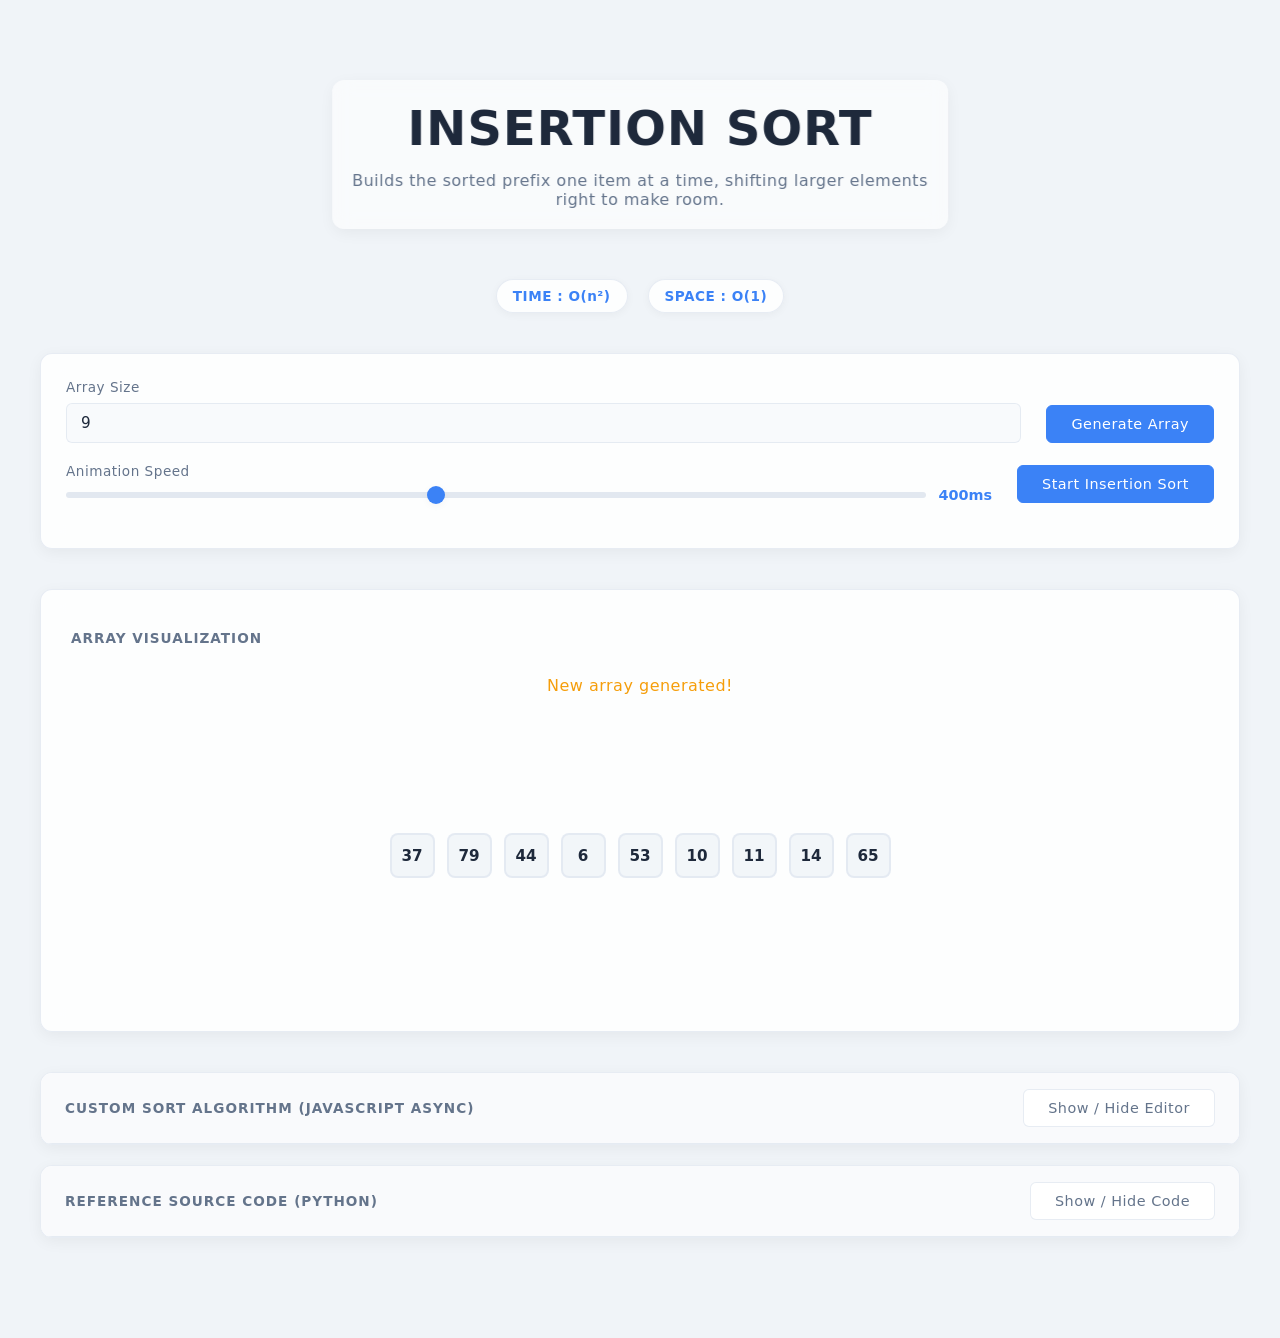
==== commit bcc1e3f1: "feat: mise a jour interface" ====
--- a/insertion_sort_visualizer.html
+++ b/insertion_sort_visualizer.html
@@ -9,19 +9,19 @@
             VARIABLES CSS - Thème Clair Moderne
             ============================================ */
             :root {
-                --bg-dark: #ffffff;
-                --bg-darker: #f8fafc;
-                --bg-card: #ffffff;
+                --bg-dark: #f0f4f8; /* Légèrement modifié pour s'accorder avec le fond */
+                --bg-darker: rgba(248, 250, 252, 0.85);
+                --bg-card: rgba(255, 255, 255, 0.85); /* Semi-transparent pour voir le fond Spline */
                 --text-primary: #1e293b;
                 --text-secondary: #64748b;
                 --accent-green: #10b981;
                 --accent-orange: #f59e0b;
                 --accent-blue: #3b82f6;
                 --element-gray: #e2e8f0;
-                --border-color: #e2e8f0;
+                --border-color: rgba(226, 232, 240, 0.8);
                 --shadow: 0 4px 15px rgba(0, 0, 0, 0.05);
                 --shadow-small: 0 2px 8px rgba(0, 0, 0, 0.04);
-                --border-radius: 8px;
+                --border-radius: 12px;
                 --transition: all 0.2s ease;
                 --accent-red: #ef4444;
             }
@@ -48,11 +48,28 @@
                 color: var(--text-primary);
                 min-height: 100vh;
                 padding: 40px 20px;
+                position: relative;
+            }
+
+            /* ============================================
+            INTEGRATION ARRIÈRE-PLAN SPLINE
+            ============================================ */
+            .spline-background {
+                position: fixed;
+                top: 0;
+                left: 0;
+                width: 100vw;
+                height: 100vh;
+                z-index: -1; /* Placé derrière tout le contenu HTML */
+                border: none;
+                pointer-events: auto; /* Permet d'interagir avec le modèle 3D au survol/clic */
             }
 
             .container {
                 max-width: 1200px;
                 margin: 0 auto;
+                position: relative;
+                z-index: 1; /* Assure que les contrôles restent au-dessus du fond */
             }
 
             /* ============================================
@@ -62,6 +79,16 @@
                 text-align: center;
                 margin-bottom: 50px;
                 animation: slideDown 0.6s ease-out;
+                background: rgba(255, 255, 255, 0.6);
+                padding: 20px;
+                border-radius: var(--border-radius);
+                backdrop-filter: blur(10px);
+                -webkit-backdrop-filter: blur(10px);
+                display: inline-block;
+                left: 50%;
+                transform: translateX(-50%);
+                position: relative;
+                box-shadow: var(--shadow);
             }
 
             .header h1 {
@@ -88,6 +115,7 @@
                 justify-content: center;
                 gap: 20px;
                 margin-bottom: 40px;
+                clear: both;
             }
 
             .badge {
@@ -100,6 +128,8 @@
                 font-weight: 600;
                 letter-spacing: 0.5px;
                 box-shadow: var(--shadow-small);
+                backdrop-filter: blur(8px);
+                -webkit-backdrop-filter: blur(8px);
             }
 
             /* ============================================
@@ -112,6 +142,8 @@
                 padding: 25px;
                 margin-bottom: 40px;
                 box-shadow: var(--shadow);
+                backdrop-filter: blur(12px);
+                -webkit-backdrop-filter: blur(12px);
                 animation: slideUp 0.6s ease-out 0.1s both;
             }
 
@@ -144,7 +176,7 @@
                 border-radius: 6px;
                 font-size: 0.95rem;
                 transition: var(--transition);
-                background: #f8fafc;
+                background: rgba(248, 250, 252, 0.9);
                 color: var(--text-primary);
                 font-family: inherit;
             }
@@ -276,6 +308,8 @@
                 padding: 40px 30px;
                 margin-bottom: 40px;
                 box-shadow: var(--shadow);
+                backdrop-filter: blur(12px);
+                -webkit-backdrop-filter: blur(12px);
                 animation: slideUp 0.6s ease-out 0.2s both;
             }
 
@@ -332,7 +366,7 @@
             .bar {
                 width: 45px;
                 height: 45px;
-                background: #f1f5f9;
+                background: rgba(241, 245, 249, 0.9);
                 border: 2px solid var(--border-color);
                 border-radius: 8px;
                 display: flex;
@@ -445,6 +479,8 @@
                 overflow: hidden;
                 margin-bottom: 20px;
                 box-shadow: var(--shadow);
+                backdrop-filter: blur(12px);
+                -webkit-backdrop-filter: blur(12px);
                 animation: slideUp 0.6s ease-out 0.3s both;
             }
 
@@ -468,7 +504,7 @@
 
             .code-content {
                 display: none;
-                background: #fafafa;
+                background: rgba(250, 250, 250, 0.95);
                 overflow-x: auto;
                 max-height: 450px;
                 overflow-y: auto;
@@ -485,7 +521,7 @@
             }
 
             .code-line-numbers {
-                background: #f1f5f9;
+                background: rgba(241, 245, 249, 0.9);
                 color: #94a3b8;
                 padding: 20px 15px;
                 text-align: right;
@@ -541,11 +577,11 @@
             @keyframes slideDown {
                 from {
                     opacity: 0;
-                    transform: translateY(-20px);
+                    transform: translate(-50%, -20px);
                 }
                 to {
                     opacity: 1;
-                    transform: translateY(0);
+                    transform: translate(-50%, 0);
                 }
             }
 
@@ -583,6 +619,9 @@
             RESPONSIVE DESIGN
             ============================================ */
             @media (max-width: 768px) {
+                .header {
+                    width: 100%;
+                }
                 .header h1 {
                     font-size: 2rem;
                 }
@@ -617,6 +656,11 @@
         </style>
     </head>
     <body>
+        <!-- <iframe 
+            src="https://my.spline.design/interactivecubeswave-a21ec36b-9202-485e-8ce6-4b736c7ddb30/" 
+            class="spline-background">
+        </iframe> -->
+
         <div class="container">
             <div class="header">
                 <h1>INSERTION SORT</h1>
@@ -660,9 +704,7 @@
                                 value="400"
                                 step="50"
                             />
-                            <span class="speed-value" id="speedValue"
-                                >400ms</span
-                            >
+                            <span class="speed-value" id="speedValue">400ms</span>
                         </div>
                     </div>
                     <button class="button btn-primary" id="startBtn" disabled>
@@ -767,7 +809,6 @@
             j -= 1
         a[j] = key`;
 
-            // Modèle de code interactif fourni à l'utilisateur
             const defaultCustomCode = `async function customSort(arr, tools) {
     let n = arr.length;
 
@@ -810,9 +851,7 @@
                 codeContent: document.getElementById("codeContent"),
                 codeText: document.getElementById("codeText"),
                 lineNumbers: document.getElementById("lineNumbers"),
-                toggleCustomCodeBtn: document.getElementById(
-                    "toggleCustomCodeBtn",
-                ),
+                toggleCustomCodeBtn: document.getElementById("toggleCustomCodeBtn"),
                 customCodeContent: document.getElementById("customCodeContent"),
                 customCodeEditor: document.getElementById("customCodeEditor"),
                 testCustomCodeBtn: document.getElementById("testCustomCodeBtn"),
@@ -831,10 +870,7 @@
                 elements.customCodeContent.classList.toggle("visible"),
             );
             elements.resetCodeBtn.addEventListener("click", resetCustomCode);
-            elements.testCustomCodeBtn.addEventListener(
-                "click",
-                executeCustomCode,
-            );
+            elements.testCustomCodeBtn.addEventListener("click", executeCustomCode);
 
             // Initialisation
             initializeCodeDisplay();
@@ -849,39 +885,15 @@
                 elements.codeText.innerHTML = lines
                     .map((line, i) => {
                         let formatted = line
-                            .replace(
-                                /def /g,
-                                '<span class="keyword">def </span>',
-                            )
-                            .replace(
-                                /range/g,
-                                '<span class="function">range</span>',
-                            )
-                            .replace(
-                                /len/g,
-                                '<span class="function">len</span>',
-                            )
-                            .replace(
-                                /while /g,
-                                '<span class="keyword">while </span>',
-                            )
-                            .replace(
-                                /for /g,
-                                '<span class="keyword">for </span>',
-                            )
+                            .replace(/def /g, '<span class="keyword">def </span>')
+                            .replace(/range/g, '<span class="function">range</span>')
+                            .replace(/len/g, '<span class="function">len</span>')
+                            .replace(/while /g, '<span class="keyword">while </span>')
+                            .replace(/for /g, '<span class="keyword">for </span>')
                             .replace(/in /g, '<span class="keyword">in </span>')
-                            .replace(
-                                /and /g,
-                                '<span class="keyword">and </span>',
-                            )
-                            .replace(
-                                /[0-9]+/g,
-                                '<span class="number">$&</span>',
-                            )
-                            .replace(
-                                /([a-z_]+)\(/g,
-                                '<span class="function">$1</span>(',
-                            );
+                            .replace(/and /g, '<span class="keyword">and </span>')
+                            .replace(/[0-9]+/g, '<span class="number">$&</span>')
+                            .replace(/([a-z_]+)\(/g, '<span class="function">$1</span>(');
                         return `<div class="code-line" id="line-${i + 1}">${formatted}</div>`;
                     })
                     .join("");
@@ -941,179 +953,172 @@
                 elements.speedValue.textContent = `${state.speed}ms`;
             }
 
-            const delay = (ms) =>
-                new Promise((resolve) => setTimeout(resolve, ms));
-
-            function highlightBar(index, className) {
-                const bar = document.getElementById(`bar-${index}`);
-                if (bar) bar.classList.add(className);
-            }
-
-            function unhighlightBar(index, className) {
-                const bar = document.getElementById(`bar-${index}`);
-                if (bar) bar.classList.remove(className);
-            }
-
-            function highlightCodeLine(lineNum) {
-                document
-                    .querySelectorAll(".code-line.highlight")
-                    .forEach((el) => el.classList.remove("highlight"));
-                const line = document.getElementById(`line-${lineNum}`);
-                if (line) line.classList.add("highlight");
-            }
-
-            // ============================================
-            // VISUALISATION : INSERTION SORT DE RÉFÉRENCE
-            // ============================================
-            async function startSorting() {
-                if (state.isRunning) return;
-                setRunningState(true);
-
-                highlightCodeLine(1);
-                elements.actionMessage.textContent =
-                    "Starting insertion sort...";
-                await delay(state.speed);
-
-                const arr = state.array;
-                const n = arr.length;
-
-                for (let i = 1; i < n; i++) {
-                    for (let k = 0; k < i; k++) unhighlightBar(k, "comparing");
-
-                    highlightCodeLine(3);
-                    document
-                        .getElementById(`key-label-${i}`)
-                        ?.classList.add("visible");
-                    highlightBar(i, "current");
-                    elements.actionMessage.textContent = `i = ${i}, key = ${arr[i]}`;
-                    await delay(state.speed);
-
-                    let key = arr[i];
-                    let j = i;
-                    highlightCodeLine(4);
-                    await delay(state.speed / 2);
-
-                    while (j > 0 && arr[j - 1] > key) {
-                        highlightCodeLine(5);
-                        highlightBar(j - 1, "comparing");
-                        elements.actionMessage.textContent = `Compare a[${j - 1}] (${arr[j - 1]}) > key (${key})`;
-                        await delay(state.speed);
-
-                        unhighlightBar(j - 1, "comparing");
-                        highlightCodeLine(6);
-                        arr[j] = arr[j - 1];
-                        document.getElementById(`bar-${j}`).textContent =
-                            arr[j];
-                        await delay(state.speed / 2);
-
-                        highlightCodeLine(7);
-                        j--;
-                        await delay(state.speed / 3);
-                    }
-
-                    highlightCodeLine(8);
-                    arr[j] = key;
-                    document.getElementById(`bar-${j}`).textContent = key;
-                    await delay(state.speed);
-
-                    unhighlightBar(i, "current");
-                    document
-                        .getElementById(`key-label-${i}`)
-                        ?.classList.remove("visible");
-                    for (let k = 0; k <= i; k++) highlightBar(k, "sorted");
-                }
-
-                elements.actionMessage.textContent =
-                    "✓ Insertion Sort Complete!";
-                highlightCodeLine(0);
-                setRunningState(false);
-            }
-
-            function setRunningState(running) {
+            const sleep = (ms) => new Promise((resolve) => setTimeout(resolve, ms));
+
+            function setUITracking(running) {
                 state.isRunning = running;
                 elements.startBtn.disabled = running;
                 elements.generateBtn.disabled = running;
+                elements.arraySize.disabled = running;
                 elements.testCustomCodeBtn.disabled = running;
-            }
-
-            // ============================================
-            // MACHINE D'ANIMATION POUR L'ÉDITEUR PERSO
-            // ============================================
+                elements.resetCodeBtn.disabled = running;
+            }
+
+            // Outils d'animation passés au script utilisateur
+            function createAnimationTools() {
+                return {
+                    compare: async (i, j) => {
+                        const barI = document.getElementById(`bar-${i}`);
+                        const barJ = document.getElementById(`bar-${j}`);
+                        
+                        if(barI) barI.classList.add("comparing");
+                        if(barJ) barJ.classList.add("comparing");
+                        
+                        elements.actionMessage.textContent = `Comparing indices ${i} and ${j}`;
+                        await sleep(state.speed);
+                        
+                        if(barI) barI.classList.remove("comparing");
+                        if(barJ) barJ.classList.remove("comparing");
+                        
+                        return state.array[i] > state.array[j];
+                    },
+                    swap: async (i, j) => {
+                        const barI = document.getElementById(`bar-${i}`);
+                        const barJ = document.getElementById(`bar-${j}`);
+                        
+                        if(barI) barI.classList.add("current");
+                        if(barJ) barJ.classList.add("current");
+                        
+                        elements.actionMessage.textContent = `Swapping indices ${i} and ${j}`;
+                        
+                        let temp = state.array[i];
+                        state.array[i] = state.array[j];
+                        state.array[j] = temp;
+                        
+                        await sleep(state.speed);
+                        
+                        if(barI) {
+                            barI.textContent = state.array[i];
+                            barI.classList.remove("current");
+                        }
+                        if(barJ) {
+                            barJ.textContent = state.array[j];
+                            barJ.classList.remove("current");
+                        }
+                    },
+                    done: async () => {
+                        elements.actionMessage.textContent = "Sorting complete!";
+                        const bars = document.querySelectorAll(".bar");
+                        for (let bar of bars) {
+                            bar.classList.add("sorted");
+                            await sleep(50);
+                        }
+                    }
+                };
+            }
+
+            async function startSorting() {
+                if (state.isRunning) return;
+                setUITracking(true);
+                clearHighlights();
+
+                let a = [...state.array];
+                let n = a.length;
+
+                for (let i = 1; i < n; i++) {
+                    let key = a[i];
+                    let j = i;
+                    
+                    highlightLine(3);
+                    document.getElementById(`key-label-${i}`).classList.add("visible");
+                    document.getElementById(`bar-${i}`).classList.add("current");
+                    elements.actionMessage.textContent = `Picked key: ${key}`;
+                    await sleep(state.speed);
+
+                    highlightLine(6);
+                    while (j > 0) {
+                        const barPrev = document.getElementById(`bar-${j-1}`);
+                        if(barPrev) barPrev.classList.add("comparing");
+                        elements.actionMessage.textContent = `Checking if ${a[j-1]} > ${key}`;
+                        await sleep(state.speed);
+                        if(barPrev) barPrev.classList.remove("comparing");
+
+                        if (a[j - 1] > key) {
+                            highlightLine(7);
+                            a[j] = a[j - 1];
+                            const barJ = document.getElementById(`bar-${j}`);
+                            if(barJ) barJ.textContent = a[j];
+                            
+                            highlightLine(8);
+                            j -= 1;
+                            await sleep(state.speed);
+                        } else {
+                            break;
+                        }
+                    }
+
+                    highlightLine(9);
+                    a[j] = key;
+                    const barFinal = document.getElementById(`bar-${j}`);
+                    if(barFinal) {
+                        barFinal.textContent = key;
+                        barFinal.classList.remove("current");
+                    }
+                    document.getElementById(`key-label-${i}`).classList.remove("visible");
+                    state.array = [...a];
+                    updateVisualization();
+                }
+
+                // Animation de fin
+                elements.actionMessage.textContent = "Sorting complete!";
+                const bars = document.querySelectorAll(".bar");
+                for (let bar of bars) {
+                    bar.classList.add("sorted");
+                    await sleep(50);
+                }
+                
+                clearHighlights();
+                setUITracking(false);
+            }
+
+            function highlightLine(lineNum) {
+                clearHighlights();
+                const line = document.getElementById(`line-${lineNum}`);
+                if (line) line.classList.add("highlight");
+            }
+
+            function clearHighlights() {
+                document.querySelectorAll(".code-line").forEach(l => l.classList.remove("highlight"));
+            }
+
             async function executeCustomCode() {
                 if (state.isRunning) return;
                 clearError();
-
-                const userCode = elements.customCodeEditor.value;
-
-                // Création de la boîte à outils d'animation passée à l'utilisateur
-                const animationTools = {
-                    compare: async (index1, index2) => {
-                        highlightBar(index1, "comparing");
-                        highlightBar(index2, "comparing");
-                        elements.actionMessage.textContent = `Comparing indices ${index1} and ${index2}`;
-                        await delay(state.speed);
-                        unhighlightBar(index1, "comparing");
-                        unhighlightBar(index2, "comparing");
-                        return state.array[index1] > state.array[index2];
-                    },
-                    swap: async (index1, index2) => {
-                        highlightBar(index1, "current");
-                        highlightBar(index2, "current");
-                        elements.actionMessage.textContent = `Swapping items ${index1} ⇄ ${index2}`;
-
-                        let temp = state.array[index1];
-                        state.array[index1] = state.array[index2];
-                        state.array[index2] = temp;
-
-                        document.getElementById(`bar-${index1}`).textContent =
-                            state.array[index1];
-                        document.getElementById(`bar-${index2}`).textContent =
-                            state.array[index2];
-
-                        await delay(state.speed);
-                        unhighlightBar(index1, "current");
-                        unhighlightBar(index2, "current");
-                    },
-                    done: async () => {
-                        for (let k = 0; k < state.array.length; k++) {
-                            highlightBar(k, "sorted");
-                        }
-                        elements.actionMessage.textContent =
-                            "✓ Custom Sort Complete!";
-                    },
-                };
-
+                
+                const code = elements.customCodeEditor.value;
                 try {
-                    // Instanciation saine de la fonction asynchrone écrite par l'utilisateur
-                    const userAlgorithm = new Function(
-                        `return (${userCode})`,
-                    )();
-
-                    if (typeof userAlgorithm !== "function") {
-                        throw new Error(
-                            "Le texte fourni n'est pas une fonction valide.",
-                        );
+                    // Création dynamique de la fonction utilisateur sécurisée
+                    const userFunc = new Function(`return (${code})`)();
+                    
+                    if (typeof userFunc !== "function") {
+                        throw new Error("Le code doit définir une fonction valide.");
                     }
 
-                    setRunningState(true);
+                    setUITracking(true);
+                    elements.errorMessage.textContent = "Running custom algorithm...";
                     elements.errorMessage.className = "error-message success";
-                    elements.errorMessage.textContent =
-                        "⚙️ Running custom algorithm...";
-
-                    // Lancement de son algorithme avec nos outils d'animation
-                    await userAlgorithm(state.array, animationTools);
-
-                    elements.errorMessage.textContent =
-                        "✓ Executed successfully!";
+                    
+                    const tools = createAnimationTools();
+                    // Exécution
+                    await userFunc(state.array, tools);
+                    
                 } catch (err) {
+                    elements.errorMessage.textContent = `Erreur : ${err.message}`;
                     elements.errorMessage.className = "error-message error";
-                    elements.errorMessage.textContent =
-                        "❌ Error: " + err.message;
-                    console.error(err);
                 } finally {
-                    setRunningState(false);
+                    setUITracking(false);
                 }
             }
         </script>
     </body>
-</html>
+</html>
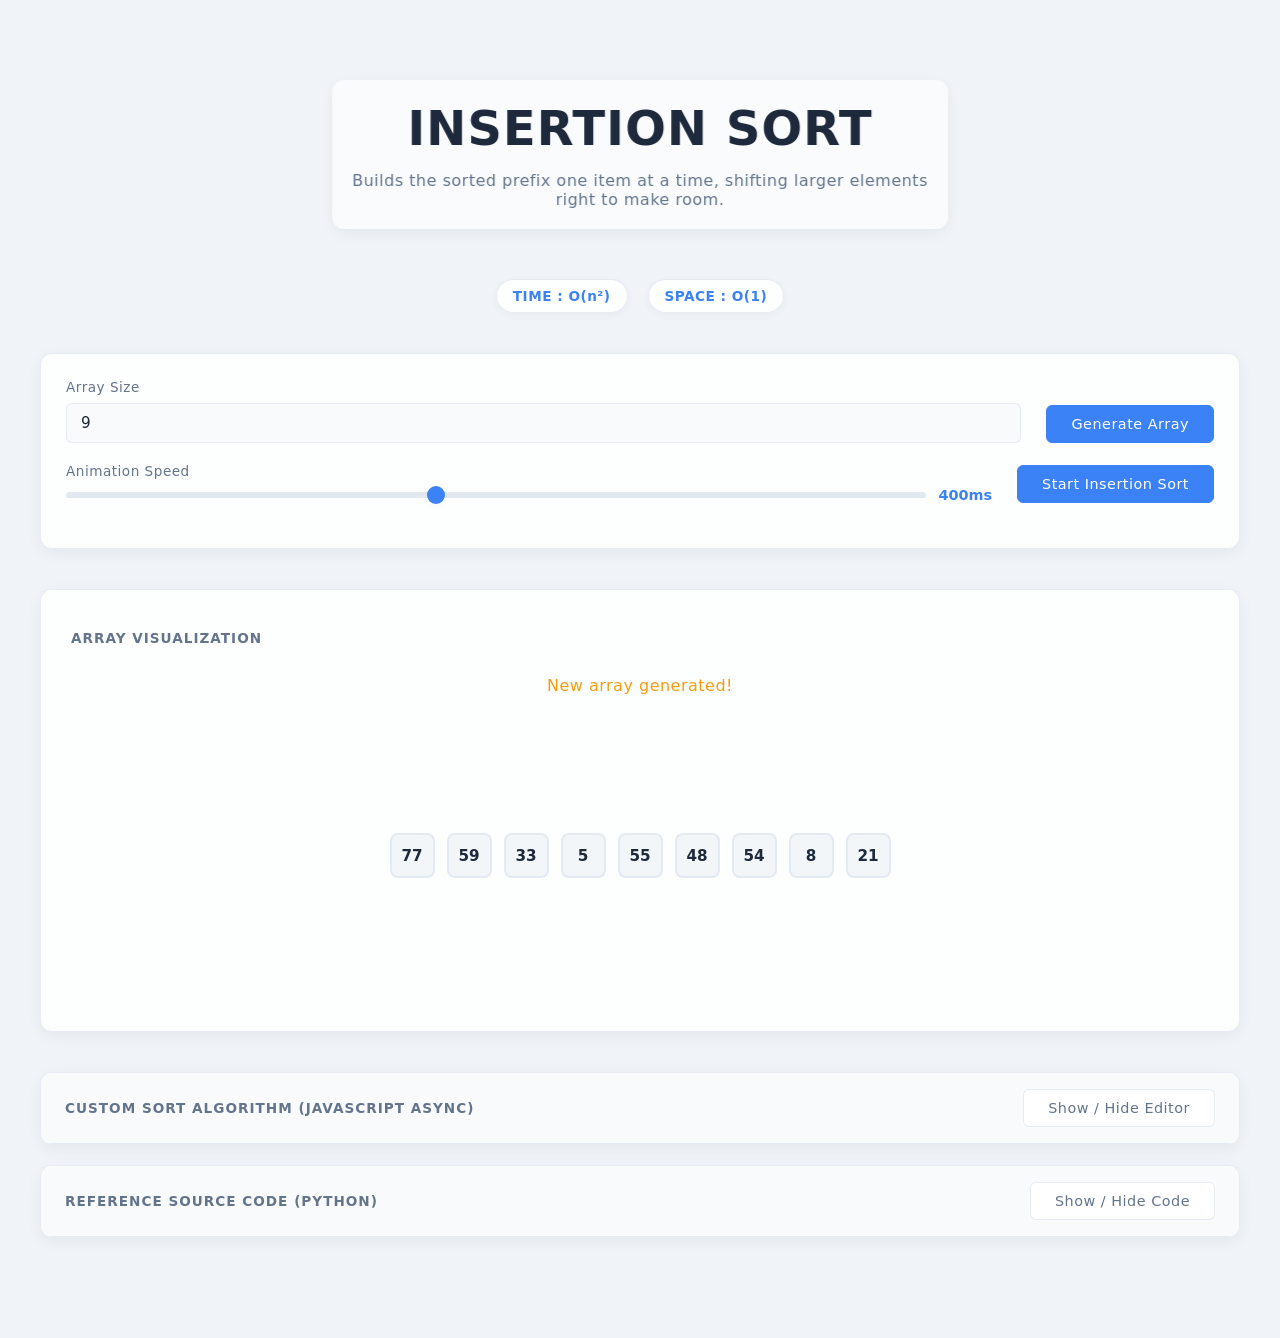
==== commit 037f2f75: "ok" ====
--- a/insertion_sort_visualizer.html
+++ b/insertion_sort_visualizer.html
@@ -737,7 +737,7 @@
                     <div class="custom-editor-container">
                         <div class="editor-info">
                             <p>
-                                📝 Écrivez un algorithme asynchrone pour
+                                 Écrivez un algorithme asynchrone pour
                                 l'animer en direct !
                             </p>
                             <p
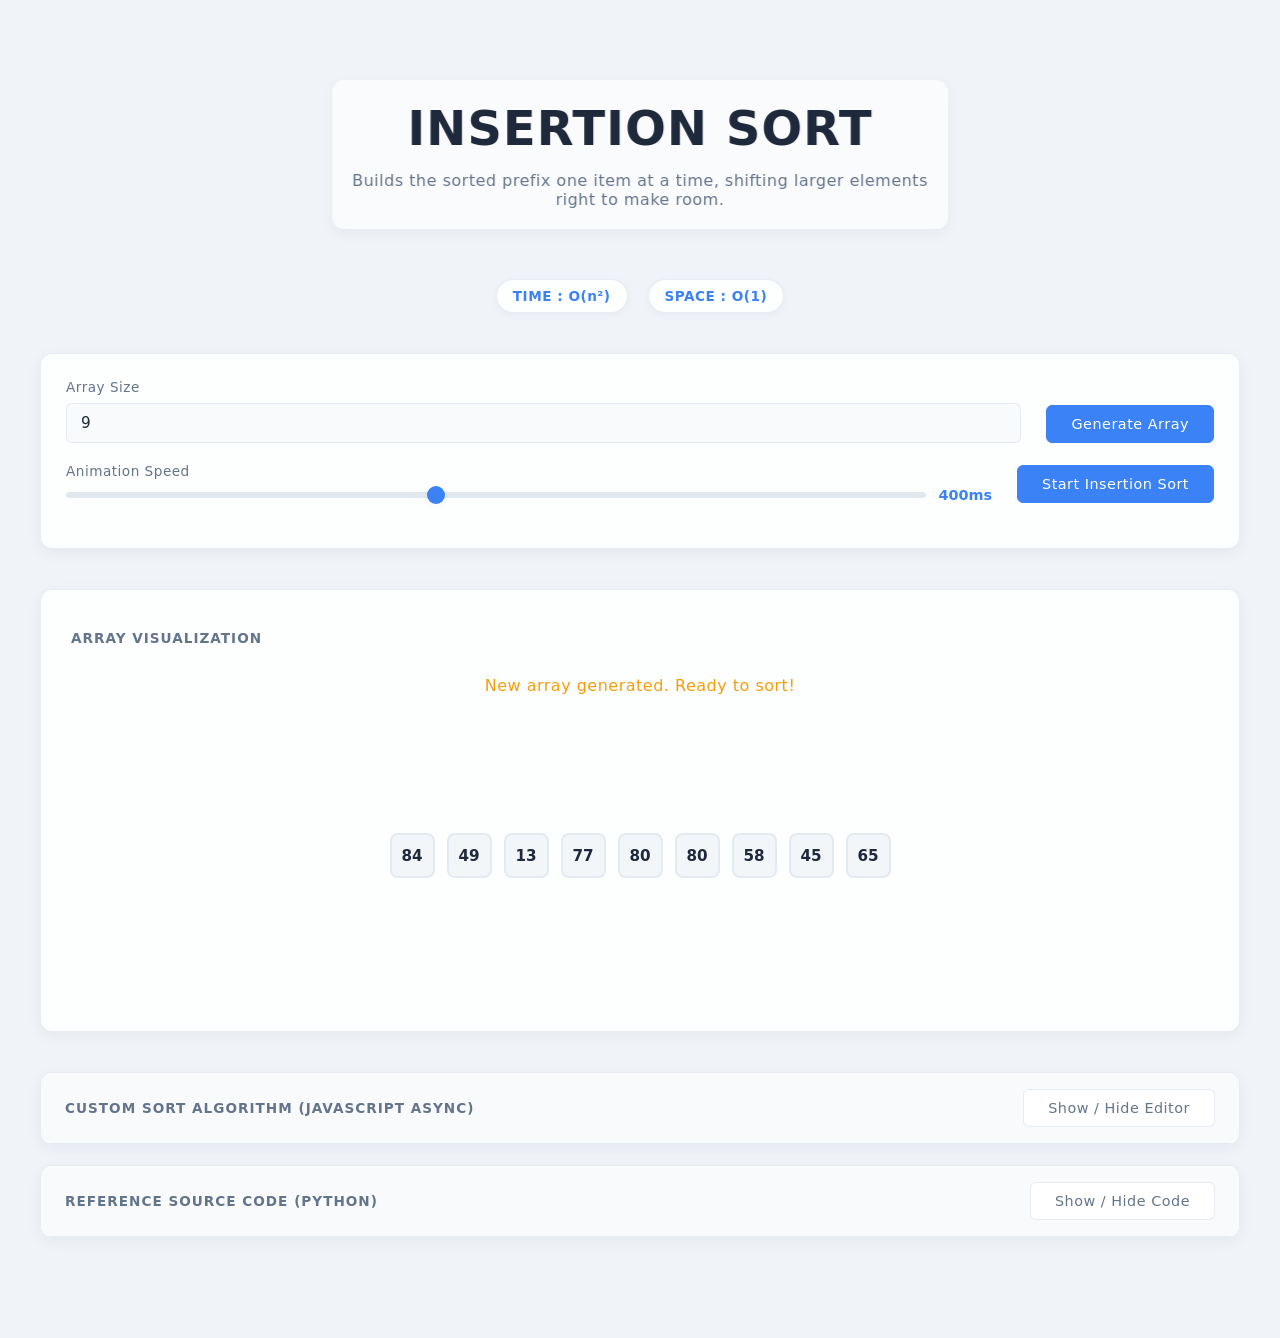
==== commit 549e0ded: "sepration de fichier js et html" ====
--- a/insertion_sort_visualizer.html
+++ b/insertion_sort_visualizer.html
@@ -4,663 +4,9 @@
         <meta charset="UTF-8" />
         <meta name="viewport" content="width=device-width, initial-scale=1.0" />
         <title>Insertion Sort Visualizer</title>
-        <style>
-            /* ============================================
-            VARIABLES CSS - Thème Clair Moderne
-            ============================================ */
-            :root {
-                --bg-dark: #f0f4f8; /* Légèrement modifié pour s'accorder avec le fond */
-                --bg-darker: rgba(248, 250, 252, 0.85);
-                --bg-card: rgba(255, 255, 255, 0.85); /* Semi-transparent pour voir le fond Spline */
-                --text-primary: #1e293b;
-                --text-secondary: #64748b;
-                --accent-green: #10b981;
-                --accent-orange: #f59e0b;
-                --accent-blue: #3b82f6;
-                --element-gray: #e2e8f0;
-                --border-color: rgba(226, 232, 240, 0.8);
-                --shadow: 0 4px 15px rgba(0, 0, 0, 0.05);
-                --shadow-small: 0 2px 8px rgba(0, 0, 0, 0.04);
-                --border-radius: 12px;
-                --transition: all 0.2s ease;
-                --accent-red: #ef4444;
-            }
-
-            /* ============================================
-            STYLES GLOBAUX
-            ============================================ */
-            * {
-                margin: 0;
-                padding: 0;
-                box-sizing: border-box;
-            }
-
-            html,
-            body {
-                font-family:
-                    system-ui,
-                    -apple-system,
-                    BlinkMacSystemFont,
-                    "Segoe UI",
-                    Roboto,
-                    sans-serif;
-                background: var(--bg-dark);
-                color: var(--text-primary);
-                min-height: 100vh;
-                padding: 40px 20px;
-                position: relative;
-            }
-
-            /* ============================================
-            INTEGRATION ARRIÈRE-PLAN SPLINE
-            ============================================ */
-            .spline-background {
-                position: fixed;
-                top: 0;
-                left: 0;
-                width: 100vw;
-                height: 100vh;
-                z-index: -1; /* Placé derrière tout le contenu HTML */
-                border: none;
-                pointer-events: auto; /* Permet d'interagir avec le modèle 3D au survol/clic */
-            }
-
-            .container {
-                max-width: 1200px;
-                margin: 0 auto;
-                position: relative;
-                z-index: 1; /* Assure que les contrôles restent au-dessus du fond */
-            }
-
-            /* ============================================
-            EN-TÊTE - TITRE
-            ============================================ */
-            .header {
-                text-align: center;
-                margin-bottom: 50px;
-                animation: slideDown 0.6s ease-out;
-                background: rgba(255, 255, 255, 0.6);
-                padding: 20px;
-                border-radius: var(--border-radius);
-                backdrop-filter: blur(10px);
-                -webkit-backdrop-filter: blur(10px);
-                display: inline-block;
-                left: 50%;
-                transform: translateX(-50%);
-                position: relative;
-                box-shadow: var(--shadow);
-            }
-
-            .header h1 {
-                font-size: 3rem;
-                color: var(--text-primary);
-                font-weight: 700;
-                margin-bottom: 15px;
-                letter-spacing: 1px;
-                text-transform: uppercase;
-            }
-
-            .header p {
-                color: var(--text-secondary);
-                font-size: 1rem;
-                font-weight: 400;
-                letter-spacing: 0.5px;
-            }
-
-            /* ============================================
-            BADGES DE COMPLEXITÉ
-            ============================================ */
-            .complexity-badges {
-                display: flex;
-                justify-content: center;
-                gap: 20px;
-                margin-bottom: 40px;
-                clear: both;
-            }
-
-            .badge {
-                background: var(--bg-card);
-                border: 1px solid var(--border-color);
-                padding: 8px 16px;
-                border-radius: 20px;
-                font-size: 0.85rem;
-                color: var(--accent-blue);
-                font-weight: 600;
-                letter-spacing: 0.5px;
-                box-shadow: var(--shadow-small);
-                backdrop-filter: blur(8px);
-                -webkit-backdrop-filter: blur(8px);
-            }
-
-            /* ============================================
-            PANNEAU DE CONTRÔLE
-            ============================================ */
-            .control-panel {
-                background: var(--bg-card);
-                border: 1px solid var(--border-color);
-                border-radius: var(--border-radius);
-                padding: 25px;
-                margin-bottom: 40px;
-                box-shadow: var(--shadow);
-                backdrop-filter: blur(12px);
-                -webkit-backdrop-filter: blur(12px);
-                animation: slideUp 0.6s ease-out 0.1s both;
-            }
-
-            .control-row {
-                display: flex;
-                flex-wrap: wrap;
-                gap: 25px;
-                align-items: flex-end;
-                margin-bottom: 20px;
-            }
-
-            .input-group {
-                display: flex;
-                flex-direction: column;
-                gap: 8px;
-                flex: 1;
-                min-width: 150px;
-            }
-
-            .input-group label {
-                font-weight: 500;
-                color: var(--text-secondary);
-                font-size: 0.85rem;
-                letter-spacing: 0.5px;
-            }
-
-            .input-group input {
-                padding: 10px 14px;
-                border: 1px solid var(--border-color);
-                border-radius: 6px;
-                font-size: 0.95rem;
-                transition: var(--transition);
-                background: rgba(248, 250, 252, 0.9);
-                color: var(--text-primary);
-                font-family: inherit;
-            }
-
-            .input-group input:focus {
-                outline: none;
-                border-color: var(--accent-blue);
-                box-shadow: 0 0 0 3px rgba(59, 130, 246, 0.1);
-            }
-
-            .slider-group {
-                display: flex;
-                flex-direction: column;
-                gap: 8px;
-                flex: 1;
-                min-width: 150px;
-            }
-
-            .slider-group label {
-                font-weight: 500;
-                color: var(--text-secondary);
-                font-size: 0.85rem;
-                letter-spacing: 0.5px;
-            }
-
-            .slider-container {
-                display: flex;
-                align-items: center;
-                gap: 12px;
-            }
-
-            .slider-container input[type="range"] {
-                flex: 1;
-                height: 6px;
-                border-radius: 3px;
-                background: var(--element-gray);
-                outline: none;
-                -webkit-appearance: none;
-                appearance: none;
-            }
-
-            .slider-container input[type="range"]::-webkit-slider-thumb {
-                -webkit-appearance: none;
-                appearance: none;
-                width: 18px;
-                height: 18px;
-                border-radius: 50%;
-                background: var(--accent-blue);
-                cursor: pointer;
-                transition: var(--transition);
-                box-shadow: var(--shadow-small);
-            }
-
-            .slider-container input[type="range"]::-moz-range-thumb {
-                width: 18px;
-                height: 18px;
-                border-radius: 50%;
-                background: var(--accent-blue);
-                cursor: pointer;
-                border: none;
-                transition: var(--transition);
-                box-shadow: var(--shadow-small);
-            }
-
-            .speed-value {
-                min-width: 50px;
-                text-align: center;
-                font-weight: 600;
-                color: var(--accent-blue);
-                font-size: 0.9rem;
-            }
-
-            .button {
-                padding: 10px 24px;
-                border: 1px solid var(--border-color);
-                border-radius: 6px;
-                font-size: 0.9rem;
-                font-weight: 500;
-                cursor: pointer;
-                transition: var(--transition);
-                display: inline-flex;
-                align-items: center;
-                justify-content: center;
-                gap: 8px;
-                white-space: nowrap;
-                font-family: inherit;
-                letter-spacing: 0.5px;
-            }
-
-            .btn-primary {
-                background: var(--accent-blue);
-                color: white;
-                border-color: var(--accent-blue);
-            }
-
-            .btn-primary:hover:not(:disabled) {
-                background: #2563eb;
-                box-shadow: 0 4px 12px rgba(59, 130, 246, 0.2);
-            }
-
-            .btn-primary:active:not(:disabled) {
-                transform: scale(0.98);
-            }
-
-            .btn-primary:disabled {
-                opacity: 0.4;
-                cursor: not-allowed;
-            }
-
-            .btn-secondary {
-                background: #ffffff;
-                color: var(--text-secondary);
-                border-color: var(--border-color);
-            }
-
-            .btn-secondary:hover {
-                border-color: var(--accent-blue);
-                color: var(--accent-blue);
-                background: #f8fafc;
-            }
-
-            /* ============================================
-            SECTION VISUALISATION
-            ============================================ */
-            .visualization-section {
-                background: var(--bg-card);
-                border: 1px solid var(--border-color);
-                border-radius: var(--border-radius);
-                padding: 40px 30px;
-                margin-bottom: 40px;
-                box-shadow: var(--shadow);
-                backdrop-filter: blur(12px);
-                -webkit-backdrop-filter: blur(12px);
-                animation: slideUp 0.6s ease-out 0.2s both;
-            }
-
-            .visualization-title {
-                font-size: 0.85rem;
-                font-weight: 600;
-                color: var(--text-secondary);
-                margin-bottom: 30px;
-                text-transform: uppercase;
-                letter-spacing: 1px;
-            }
-
-            .bars-container {
-                display: flex;
-                align-items: center;
-                justify-content: center;
-                gap: 12px;
-                min-height: 250px;
-                position: relative;
-                margin-bottom: 20px;
-            }
-
-            .bars-wrapper {
-                display: flex;
-                align-items: center;
-                justify-content: center;
-                gap: 12px;
-                flex-wrap: wrap;
-                width: 100%;
-            }
-
-            .bar-item {
-                position: relative;
-                display: flex;
-                flex-direction: column;
-                align-items: center;
-            }
-
-            .key-label {
-                color: var(--accent-orange);
-                font-size: 0.75rem;
-                margin-bottom: 5px;
-                font-weight: 600;
-                letter-spacing: 0.5px;
-                text-transform: uppercase;
-                opacity: 0;
-                transition: opacity 0.2s ease;
-            }
-
-            .key-label.visible {
-                opacity: 1;
-            }
-
-            .bar {
-                width: 45px;
-                height: 45px;
-                background: rgba(241, 245, 249, 0.9);
-                border: 2px solid var(--border-color);
-                border-radius: 8px;
-                display: flex;
-                align-items: center;
-                justify-content: center;
-                color: var(--text-primary);
-                font-size: 0.95rem;
-                font-weight: 600;
-                transition: all 0.15s ease;
-                cursor: default;
-            }
-
-            .bar.sorted {
-                background: var(--accent-green);
-                border-color: var(--accent-green);
-                color: white;
-                box-shadow: 0 4px 10px rgba(16, 185, 129, 0.2);
-            }
-
-            .bar.current {
-                background: var(--accent-orange);
-                border-color: var(--accent-orange);
-                color: white;
-                box-shadow: 0 4px 10px rgba(245, 158, 11, 0.2);
-                transform: scale(1.1);
-                z-index: 10;
-            }
-
-            .bar.comparing {
-                background: rgba(245, 158, 11, 0.15);
-                border-color: var(--accent-orange);
-                color: var(--accent-orange);
-                animation: pulse 0.6s ease-in-out;
-            }
-
-            /* ============================================
-            MESSAGE D'ACTION
-            ============================================ */
-            .action-message {
-                text-align: center;
-                font-size: 1rem;
-                color: var(--accent-orange);
-                font-weight: 500;
-                letter-spacing: 0.5px;
-                margin-bottom: 20px;
-                min-height: 25px;
-                animation: fadeIn 0.3s ease-out;
-            }
-
-            /* ============================================
-            ÉDITEUR DE CODE PERSONNALISÉ STYLES
-            ============================================ */
-            .custom-editor-container {
-                padding: 20px 24px;
-                background: var(--bg-darker);
-                display: flex;
-                flex-direction: column;
-                gap: 15px;
-                width: 100%;
-            }
-
-            .editor-info {
-                color: var(--text-primary);
-            }
-
-            .custom-code-editor {
-                width: 100%;
-                height: 250px;
-                background: #1e293b;
-                color: #86efac;
-                border: 1px solid var(--border-color);
-                border-radius: 6px;
-                padding: 12px;
-                font-family: "Courier New", monospace;
-                font-size: 0.9rem;
-                line-height: 1.5;
-                resize: vertical;
-                outline: none;
-            }
-
-            .custom-code-editor:focus {
-                border-color: var(--accent-blue);
-            }
-
-            .editor-buttons {
-                display: flex;
-                gap: 15px;
-            }
-
-            .error-message {
-                font-size: 0.85rem;
-                min-height: 20px;
-                transition: var(--transition);
-            }
-
-            .error-message.success {
-                color: var(--accent-green);
-            }
-            .error-message.error {
-                color: var(--accent-red);
-            }
-
-            /* ============================================
-            CODE SOURCE AVEC NUMÉROS DE LIGNE
-            ============================================ */
-            .code-section {
-                background: var(--bg-card);
-                border: 1px solid var(--border-color);
-                border-radius: var(--border-radius);
-                overflow: hidden;
-                margin-bottom: 20px;
-                box-shadow: var(--shadow);
-                backdrop-filter: blur(12px);
-                -webkit-backdrop-filter: blur(12px);
-                animation: slideUp 0.6s ease-out 0.3s both;
-            }
-
-            .code-header {
-                background: var(--bg-darker);
-                border-bottom: 1px solid var(--border-color);
-                padding: 16px 24px;
-                display: flex;
-                justify-content: space-between;
-                align-items: center;
-                gap: 16px;
-            }
-
-            .code-title {
-                font-size: 0.85rem;
-                font-weight: 600;
-                text-transform: uppercase;
-                letter-spacing: 1px;
-                color: var(--text-secondary);
-            }
-
-            .code-content {
-                display: none;
-                background: rgba(250, 250, 250, 0.95);
-                overflow-x: auto;
-                max-height: 450px;
-                overflow-y: auto;
-            }
-
-            .code-content.visible {
-                display: flex;
-                animation: fadeIn 0.3s ease-out;
-            }
-
-            .code-lines {
-                display: flex;
-                width: 100%;
-            }
-
-            .code-line-numbers {
-                background: rgba(241, 245, 249, 0.9);
-                color: #94a3b8;
-                padding: 20px 15px;
-                text-align: right;
-                user-select: none;
-                border-right: 1px solid var(--border-color);
-                font-family: "Courier New", monospace;
-                font-size: 0.9rem;
-                line-height: 1.6;
-                min-width: 50px;
-            }
-
-            .code-text {
-                flex: 1;
-                padding: 20px 24px;
-                font-family: "Courier New", monospace;
-                font-size: 0.9rem;
-                line-height: 1.6;
-                white-space: pre;
-                color: #0f172a;
-            }
-
-            .code-line {
-                display: block;
-                position: relative;
-            }
-
-            .code-line.highlight {
-                background: rgba(59, 130, 246, 0.1);
-            }
-
-            .keyword {
-                color: #d946ef;
-            }
-            .function {
-                color: #2563eb;
-            }
-            .variable {
-                color: #7c3aed;
-            }
-            .string {
-                color: #059669;
-            }
-            .comment {
-                color: #64748b;
-            }
-            .number {
-                color: #ea580c;
-            }
-
-            /* ============================================
-            ANIMATIONS
-            ============================================ */
-            @keyframes slideDown {
-                from {
-                    opacity: 0;
-                    transform: translate(-50%, -20px);
-                }
-                to {
-                    opacity: 1;
-                    transform: translate(-50%, 0);
-                }
-            }
-
-            @keyframes slideUp {
-                from {
-                    opacity: 0;
-                    transform: translateY(20px);
-                }
-                to {
-                    opacity: 1;
-                    transform: translateY(0);
-                }
-            }
-
-            @keyframes fadeIn {
-                from {
-                    opacity: 0;
-                }
-                to {
-                    opacity: 1;
-                }
-            }
-
-            @keyframes pulse {
-                0%,
-                100% {
-                    opacity: 1;
-                }
-                50% {
-                    opacity: 0.6;
-                }
-            }
-
-            /* ============================================
-            RESPONSIVE DESIGN
-            ============================================ */
-            @media (max-width: 768px) {
-                .header {
-                    width: 100%;
-                }
-                .header h1 {
-                    font-size: 2rem;
-                }
-                .complexity-badges {
-                    flex-direction: column;
-                    gap: 10px;
-                }
-                .control-row {
-                    flex-direction: column;
-                }
-                .input-group,
-                .slider-group {
-                    width: 100%;
-                    min-width: unset;
-                }
-                .bar {
-                    width: 35px;
-                    height: 35px;
-                    font-size: 0.8rem;
-                }
-                .bars-container {
-                    gap: 8px;
-                    min-height: 200px;
-                }
-                .code-text {
-                    font-size: 0.8rem;
-                }
-                .editor-buttons {
-                    flex-direction: column;
-                }
-            }
-        </style>
+        <link rel="stylesheet" href="style.css" />
     </head>
     <body>
-        <!-- <iframe 
-            src="https://my.spline.design/interactivecubeswave-a21ec36b-9202-485e-8ce6-4b736c7ddb30/" 
-            class="spline-background">
-        </iframe> -->
-
         <div class="container">
             <div class="header">
                 <h1>INSERTION SORT</h1>
@@ -798,327 +144,6 @@
             </div>
         </div>
 
-        <script>
-            const sourceCode = `def insertionSort(a):
-    n = len(a)
-    for i in range(1, n):
-        key = a[i]
-        j = i
-        while j > 0 and a[j - 1] > key:
-            a[j] = a[j - 1]
-            j -= 1
-        a[j] = key`;
-
-            const defaultCustomCode = `async function customSort(arr, tools) {
-    let n = arr.length;
-
-    // Exemple d'un Tri à Bulles (Bubble Sort) entièrement animé !
-    for (let i = 0; i < n - 1; i++) {
-        for (let j = 0; j < n - i - 1; j++) {
-
-            // 1. On illumine et compare les deux barres voisines
-            let doitChanger = await tools.compare(j, j + 1);
-
-            if (doitChanger) {
-                // 2. On inverse les valeurs visuellement si nécessaire
-                await tools.swap(j, j + 1);
-            }
-        }
-    }
-    // 3. On termine proprement l'animation
-    await tools.done();
-}`;
-
-            // ============================================
-            // ÉTAT DE L'APPLICATION
-            // ============================================
-            const state = {
-                array: [],
-                isRunning: false,
-                speed: 400,
-                arraySize: 9,
-            };
-
-            const elements = {
-                arraySize: document.getElementById("arraySize"),
-                generateBtn: document.getElementById("generateBtn"),
-                startBtn: document.getElementById("startBtn"),
-                speedSlider: document.getElementById("speedSlider"),
-                speedValue: document.getElementById("speedValue"),
-                barsContainer: document.getElementById("barsContainer"),
-                actionMessage: document.getElementById("actionMessage"),
-                toggleCodeBtn: document.getElementById("toggleCodeBtn"),
-                codeContent: document.getElementById("codeContent"),
-                codeText: document.getElementById("codeText"),
-                lineNumbers: document.getElementById("lineNumbers"),
-                toggleCustomCodeBtn: document.getElementById("toggleCustomCodeBtn"),
-                customCodeContent: document.getElementById("customCodeContent"),
-                customCodeEditor: document.getElementById("customCodeEditor"),
-                testCustomCodeBtn: document.getElementById("testCustomCodeBtn"),
-                resetCodeBtn: document.getElementById("resetCodeBtn"),
-                errorMessage: document.getElementById("errorMessage"),
-            };
-
-            // Événements
-            elements.generateBtn.addEventListener("click", generateArray);
-            elements.startBtn.addEventListener("click", startSorting);
-            elements.speedSlider.addEventListener("input", updateSpeed);
-            elements.toggleCodeBtn.addEventListener("click", () =>
-                elements.codeContent.classList.toggle("visible"),
-            );
-            elements.toggleCustomCodeBtn.addEventListener("click", () =>
-                elements.customCodeContent.classList.toggle("visible"),
-            );
-            elements.resetCodeBtn.addEventListener("click", resetCustomCode);
-            elements.testCustomCodeBtn.addEventListener("click", executeCustomCode);
-
-            // Initialisation
-            initializeCodeDisplay();
-            resetCustomCode();
-            generateArray();
-
-            function initializeCodeDisplay() {
-                const lines = sourceCode.split("\n");
-                elements.lineNumbers.innerHTML = lines
-                    .map((_, i) => `<div>${i + 1}</div>`)
-                    .join("");
-                elements.codeText.innerHTML = lines
-                    .map((line, i) => {
-                        let formatted = line
-                            .replace(/def /g, '<span class="keyword">def </span>')
-                            .replace(/range/g, '<span class="function">range</span>')
-                            .replace(/len/g, '<span class="function">len</span>')
-                            .replace(/while /g, '<span class="keyword">while </span>')
-                            .replace(/for /g, '<span class="keyword">for </span>')
-                            .replace(/in /g, '<span class="keyword">in </span>')
-                            .replace(/and /g, '<span class="keyword">and </span>')
-                            .replace(/[0-9]+/g, '<span class="number">$&</span>')
-                            .replace(/([a-z_]+)\(/g, '<span class="function">$1</span>(');
-                        return `<div class="code-line" id="line-${i + 1}">${formatted}</div>`;
-                    })
-                    .join("");
-            }
-
-            function resetCustomCode() {
-                elements.customCodeEditor.value = defaultCustomCode;
-                clearError();
-            }
-
-            function clearError() {
-                elements.errorMessage.textContent = "";
-                elements.errorMessage.className = "error-message";
-            }
-
-            function generateArray() {
-                if (state.isRunning) return;
-                const size = parseInt(elements.arraySize.value);
-                if (isNaN(size) || size < 5 || size > 15) {
-                    alert("Taille du tableau : entre 5 et 15");
-                    return;
-                }
-                state.arraySize = size;
-                state.array = Array.from(
-                    { length: size },
-                    () => Math.floor(Math.random() * 100) + 1,
-                );
-                updateVisualization();
-                elements.actionMessage.textContent = "New array generated!";
-                elements.startBtn.disabled = false;
-            }
-
-            function updateVisualization() {
-                elements.barsContainer.innerHTML = "";
-                state.array.forEach((value, index) => {
-                    const barItem = document.createElement("div");
-                    barItem.className = "bar-item";
-
-                    const keyLabel = document.createElement("div");
-                    keyLabel.className = "key-label";
-                    keyLabel.textContent = "key";
-                    keyLabel.id = `key-label-${index}`;
-
-                    const bar = document.createElement("div");
-                    bar.className = "bar";
-                    bar.id = `bar-${index}`;
-                    bar.textContent = value;
-
-                    barItem.appendChild(keyLabel);
-                    barItem.appendChild(bar);
-                    elements.barsContainer.appendChild(barItem);
-                });
-            }
-
-            function updateSpeed() {
-                state.speed = parseInt(elements.speedSlider.value);
-                elements.speedValue.textContent = `${state.speed}ms`;
-            }
-
-            const sleep = (ms) => new Promise((resolve) => setTimeout(resolve, ms));
-
-            function setUITracking(running) {
-                state.isRunning = running;
-                elements.startBtn.disabled = running;
-                elements.generateBtn.disabled = running;
-                elements.arraySize.disabled = running;
-                elements.testCustomCodeBtn.disabled = running;
-                elements.resetCodeBtn.disabled = running;
-            }
-
-            // Outils d'animation passés au script utilisateur
-            function createAnimationTools() {
-                return {
-                    compare: async (i, j) => {
-                        const barI = document.getElementById(`bar-${i}`);
-                        const barJ = document.getElementById(`bar-${j}`);
-                        
-                        if(barI) barI.classList.add("comparing");
-                        if(barJ) barJ.classList.add("comparing");
-                        
-                        elements.actionMessage.textContent = `Comparing indices ${i} and ${j}`;
-                        await sleep(state.speed);
-                        
-                        if(barI) barI.classList.remove("comparing");
-                        if(barJ) barJ.classList.remove("comparing");
-                        
-                        return state.array[i] > state.array[j];
-                    },
-                    swap: async (i, j) => {
-                        const barI = document.getElementById(`bar-${i}`);
-                        const barJ = document.getElementById(`bar-${j}`);
-                        
-                        if(barI) barI.classList.add("current");
-                        if(barJ) barJ.classList.add("current");
-                        
-                        elements.actionMessage.textContent = `Swapping indices ${i} and ${j}`;
-                        
-                        let temp = state.array[i];
-                        state.array[i] = state.array[j];
-                        state.array[j] = temp;
-                        
-                        await sleep(state.speed);
-                        
-                        if(barI) {
-                            barI.textContent = state.array[i];
-                            barI.classList.remove("current");
-                        }
-                        if(barJ) {
-                            barJ.textContent = state.array[j];
-                            barJ.classList.remove("current");
-                        }
-                    },
-                    done: async () => {
-                        elements.actionMessage.textContent = "Sorting complete!";
-                        const bars = document.querySelectorAll(".bar");
-                        for (let bar of bars) {
-                            bar.classList.add("sorted");
-                            await sleep(50);
-                        }
-                    }
-                };
-            }
-
-            async function startSorting() {
-                if (state.isRunning) return;
-                setUITracking(true);
-                clearHighlights();
-
-                let a = [...state.array];
-                let n = a.length;
-
-                for (let i = 1; i < n; i++) {
-                    let key = a[i];
-                    let j = i;
-                    
-                    highlightLine(3);
-                    document.getElementById(`key-label-${i}`).classList.add("visible");
-                    document.getElementById(`bar-${i}`).classList.add("current");
-                    elements.actionMessage.textContent = `Picked key: ${key}`;
-                    await sleep(state.speed);
-
-                    highlightLine(6);
-                    while (j > 0) {
-                        const barPrev = document.getElementById(`bar-${j-1}`);
-                        if(barPrev) barPrev.classList.add("comparing");
-                        elements.actionMessage.textContent = `Checking if ${a[j-1]} > ${key}`;
-                        await sleep(state.speed);
-                        if(barPrev) barPrev.classList.remove("comparing");
-
-                        if (a[j - 1] > key) {
-                            highlightLine(7);
-                            a[j] = a[j - 1];
-                            const barJ = document.getElementById(`bar-${j}`);
-                            if(barJ) barJ.textContent = a[j];
-                            
-                            highlightLine(8);
-                            j -= 1;
-                            await sleep(state.speed);
-                        } else {
-                            break;
-                        }
-                    }
-
-                    highlightLine(9);
-                    a[j] = key;
-                    const barFinal = document.getElementById(`bar-${j}`);
-                    if(barFinal) {
-                        barFinal.textContent = key;
-                        barFinal.classList.remove("current");
-                    }
-                    document.getElementById(`key-label-${i}`).classList.remove("visible");
-                    state.array = [...a];
-                    updateVisualization();
-                }
-
-                // Animation de fin
-                elements.actionMessage.textContent = "Sorting complete!";
-                const bars = document.querySelectorAll(".bar");
-                for (let bar of bars) {
-                    bar.classList.add("sorted");
-                    await sleep(50);
-                }
-                
-                clearHighlights();
-                setUITracking(false);
-            }
-
-            function highlightLine(lineNum) {
-                clearHighlights();
-                const line = document.getElementById(`line-${lineNum}`);
-                if (line) line.classList.add("highlight");
-            }
-
-            function clearHighlights() {
-                document.querySelectorAll(".code-line").forEach(l => l.classList.remove("highlight"));
-            }
-
-            async function executeCustomCode() {
-                if (state.isRunning) return;
-                clearError();
-                
-                const code = elements.customCodeEditor.value;
-                try {
-                    // Création dynamique de la fonction utilisateur sécurisée
-                    const userFunc = new Function(`return (${code})`)();
-                    
-                    if (typeof userFunc !== "function") {
-                        throw new Error("Le code doit définir une fonction valide.");
-                    }
-
-                    setUITracking(true);
-                    elements.errorMessage.textContent = "Running custom algorithm...";
-                    elements.errorMessage.className = "error-message success";
-                    
-                    const tools = createAnimationTools();
-                    // Exécution
-                    await userFunc(state.array, tools);
-                    
-                } catch (err) {
-                    elements.errorMessage.textContent = `Erreur : ${err.message}`;
-                    elements.errorMessage.className = "error-message error";
-                } finally {
-                    setUITracking(false);
-                }
-            }
-        </script>
+        <script src="script.js"></script>
     </body>
 </html>
--- a/style.css
+++ b/style.css
@@ -0,0 +1,648 @@
+/* ============================================
+VARIABLES CSS - Thème Clair Moderne
+============================================ */
+:root {
+    --bg-dark: #f0f4f8; /* Légèrement modifié pour s'accorder avec le fond */
+    --bg-darker: rgba(248, 250, 252, 0.85);
+    --bg-card: rgba(255, 255, 255, 0.85); /* Semi-transparent pour voir le fond Spline */
+    --text-primary: #1e293b;
+    --text-secondary: #64748b;
+    --accent-green: #10b981;
+    --accent-orange: #f59e0b;
+    --accent-blue: #3b82f6;
+    --element-gray: #e2e8f0;
+    --border-color: rgba(226, 232, 240, 0.8);
+    --shadow: 0 4px 15px rgba(0, 0, 0, 0.05);
+    --shadow-small: 0 2px 8px rgba(0, 0, 0, 0.04);
+    --border-radius: 12px;
+    --transition: all 0.2s ease;
+    --accent-red: #ef4444;
+}
+
+/* ============================================
+STYLES GLOBAUX
+============================================ */
+* {
+    margin: 0;
+    padding: 0;
+    box-sizing: border-box;
+}
+
+html,
+body {
+    font-family:
+        system-ui,
+        -apple-system,
+        BlinkMacSystemFont,
+        "Segoe UI",
+        Roboto,
+        sans-serif;
+    background: var(--bg-dark);
+    color: var(--text-primary);
+    min-height: 100vh;
+    padding: 40px 20px;
+    position: relative;
+}
+
+/* ============================================
+INTEGRATION ARRIÈRE-PLAN SPLINE
+============================================ */
+.spline-background {
+    position: fixed;
+    top: 0;
+    left: 0;
+    width: 100vw;
+    height: 100vh;
+    z-index: -1; /* Placé derrière tout le contenu HTML */
+    border: none;
+    pointer-events: auto; /* Permet d'interagir avec le modèle 3D au survol/clic */
+}
+
+.container {
+    max-width: 1200px;
+    margin: 0 auto;
+    position: relative;
+    z-index: 1; /* Assure que les contrôles restent au-dessus du fond */
+}
+
+/* ============================================
+EN-TÊTE - TITRE
+============================================ */
+.header {
+    text-align: center;
+    margin-bottom: 50px;
+    animation: slideDown 0.6s ease-out;
+    background: rgba(255, 255, 255, 0.6);
+    padding: 20px;
+    border-radius: var(--border-radius);
+    backdrop-filter: blur(10px);
+    -webkit-backdrop-filter: blur(10px);
+    display: inline-block;
+    left: 50%;
+    transform: translateX(-50%);
+    position: relative;
+    box-shadow: var(--shadow);
+}
+
+.header h1 {
+    font-size: 3rem;
+    color: var(--text-primary);
+    font-weight: 700;
+    margin-bottom: 15px;
+    letter-spacing: 1px;
+    text-transform: uppercase;
+}
+
+.header p {
+    color: var(--text-secondary);
+    font-size: 1rem;
+    font-weight: 400;
+    letter-spacing: 0.5px;
+}
+
+/* ============================================
+BADGES DE COMPLEXITÉ
+============================================ */
+.complexity-badges {
+    display: flex;
+    justify-content: center;
+    gap: 20px;
+    margin-bottom: 40px;
+    clear: both;
+}
+
+.badge {
+    background: var(--bg-card);
+    border: 1px solid var(--border-color);
+    padding: 8px 16px;
+    border-radius: 20px;
+    font-size: 0.85rem;
+    color: var(--accent-blue);
+    font-weight: 600;
+    letter-spacing: 0.5px;
+    box-shadow: var(--shadow-small);
+    backdrop-filter: blur(8px);
+    -webkit-backdrop-filter: blur(8px);
+}
+
+/* ============================================
+PANNEAU DE CONTRÔLE
+============================================ */
+.control-panel {
+    background: var(--bg-card);
+    border: 1px solid var(--border-color);
+    border-radius: var(--border-radius);
+    padding: 25px;
+    margin-bottom: 40px;
+    box-shadow: var(--shadow);
+    backdrop-filter: blur(12px);
+    -webkit-backdrop-filter: blur(12px);
+    animation: slideUp 0.6s ease-out 0.1s both;
+}
+
+.control-row {
+    display: flex;
+    flex-wrap: wrap;
+    gap: 25px;
+    align-items: flex-end;
+    margin-bottom: 20px;
+}
+
+.input-group {
+    display: flex;
+    flex-direction: column;
+    gap: 8px;
+    flex: 1;
+    min-width: 150px;
+}
+
+.input-group label {
+    font-weight: 500;
+    color: var(--text-secondary);
+    font-size: 0.85rem;
+    letter-spacing: 0.5px;
+}
+
+.input-group input {
+    padding: 10px 14px;
+    border: 1px solid var(--border-color);
+    border-radius: 6px;
+    font-size: 0.95rem;
+    transition: var(--transition);
+    background: rgba(248, 250, 252, 0.9);
+    color: var(--text-primary);
+    font-family: inherit;
+}
+
+.input-group input:focus {
+    outline: none;
+    border-color: var(--accent-blue);
+    box-shadow: 0 0 0 3px rgba(59, 130, 246, 0.1);
+}
+
+.slider-group {
+    display: flex;
+    flex-direction: column;
+    gap: 8px;
+    flex: 1;
+    min-width: 150px;
+}
+
+.slider-group label {
+    font-weight: 500;
+    color: var(--text-secondary);
+    font-size: 0.85rem;
+    letter-spacing: 0.5px;
+}
+
+.slider-container {
+    display: flex;
+    align-items: center;
+    gap: 12px;
+}
+
+.slider-container input[type="range"] {
+    flex: 1;
+    height: 6px;
+    border-radius: 3px;
+    background: var(--element-gray);
+    outline: none;
+    -webkit-appearance: none;
+    appearance: none;
+}
+
+.slider-container input[type="range"]::-webkit-slider-thumb {
+    -webkit-appearance: none;
+    appearance: none;
+    width: 18px;
+    height: 18px;
+    border-radius: 50%;
+    background: var(--accent-blue);
+    cursor: pointer;
+    transition: var(--transition);
+    box-shadow: var(--shadow-small);
+}
+
+.slider-container input[type="range"]::-moz-range-thumb {
+    width: 18px;
+    height: 18px;
+    border-radius: 50%;
+    background: var(--accent-blue);
+    cursor: pointer;
+    border: none;
+    transition: var(--transition);
+    box-shadow: var(--shadow-small);
+}
+
+.speed-value {
+    min-width: 50px;
+    text-align: center;
+    font-weight: 600;
+    color: var(--accent-blue);
+    font-size: 0.9rem;
+}
+
+.button {
+    padding: 10px 24px;
+    border: 1px solid var(--border-color);
+    border-radius: 6px;
+    font-size: 0.9rem;
+    font-weight: 500;
+    cursor: pointer;
+    transition: var(--transition);
+    display: inline-flex;
+    align-items: center;
+    justify-content: center;
+    gap: 8px;
+    white-space: nowrap;
+    font-family: inherit;
+    letter-spacing: 0.5px;
+}
+
+.btn-primary {
+    background: var(--accent-blue);
+    color: white;
+    border-color: var(--accent-blue);
+}
+
+.btn-primary:hover:not(:disabled) {
+    background: #2563eb;
+    box-shadow: 0 4px 12px rgba(59, 130, 246, 0.2);
+}
+
+.btn-primary:active:not(:disabled) {
+    transform: scale(0.98);
+}
+
+.btn-primary:disabled {
+    opacity: 0.4;
+    cursor: not-allowed;
+}
+
+.btn-secondary {
+    background: #ffffff;
+    color: var(--text-secondary);
+    border-color: var(--border-color);
+}
+
+.btn-secondary:hover {
+    border-color: var(--accent-blue);
+    color: var(--accent-blue);
+    background: #f8fafc;
+}
+
+/* ============================================
+SECTION VISUALISATION
+============================================ */
+.visualization-section {
+    background: var(--bg-card);
+    border: 1px solid var(--border-color);
+    border-radius: var(--border-radius);
+    padding: 40px 30px;
+    margin-bottom: 40px;
+    box-shadow: var(--shadow);
+    backdrop-filter: blur(12px);
+    -webkit-backdrop-filter: blur(12px);
+    animation: slideUp 0.6s ease-out 0.2s both;
+}
+
+.visualization-title {
+    font-size: 0.85rem;
+    font-weight: 600;
+    color: var(--text-secondary);
+    margin-bottom: 30px;
+    text-transform: uppercase;
+    letter-spacing: 1px;
+}
+
+.bars-container {
+    display: flex;
+    align-items: center;
+    justify-content: center;
+    gap: 12px;
+    min-height: 250px;
+    position: relative;
+    margin-bottom: 20px;
+}
+
+.bars-wrapper {
+    display: flex;
+    align-items: center;
+    justify-content: center;
+    gap: 12px;
+    flex-wrap: wrap;
+    width: 100%;
+}
+
+.bar-item {
+    position: relative;
+    display: flex;
+    flex-direction: column;
+    align-items: center;
+}
+
+.key-label {
+    color: var(--accent-orange);
+    font-size: 0.75rem;
+    margin-bottom: 5px;
+    font-weight: 600;
+    letter-spacing: 0.5px;
+    text-transform: uppercase;
+    opacity: 0;
+    transition: opacity 0.2s ease;
+}
+
+.key-label.visible {
+    opacity: 1;
+}
+
+.bar {
+    width: 45px;
+    height: 45px;
+    background: rgba(241, 245, 249, 0.9);
+    border: 2px solid var(--border-color);
+    border-radius: 8px;
+    display: flex;
+    align-items: center;
+    justify-content: center;
+    color: var(--text-primary);
+    font-size: 0.95rem;
+    font-weight: 600;
+    transition: all 0.15s ease;
+    cursor: default;
+}
+
+.bar.sorted {
+    background: var(--accent-green);
+    border-color: var(--accent-green);
+    color: white;
+    box-shadow: 0 4px 10px rgba(16, 185, 129, 0.2);
+}
+
+.bar.current {
+    background: var(--accent-orange);
+    border-color: var(--accent-orange);
+    color: white;
+    box-shadow: 0 4px 10px rgba(245, 158, 11, 0.2);
+    transform: scale(1.1);
+    z-index: 10;
+}
+
+.bar.comparing {
+    background: rgba(245, 158, 11, 0.15);
+    border-color: var(--accent-orange);
+    color: var(--accent-orange);
+    animation: pulse 0.6s ease-in-out;
+}
+
+/* ============================================
+MESSAGE D'ACTION
+============================================ */
+.action-message {
+    text-align: center;
+    font-size: 1rem;
+    color: var(--accent-orange);
+    font-weight: 500;
+    letter-spacing: 0.5px;
+    margin-bottom: 20px;
+    min-height: 25px;
+    animation: fadeIn 0.3s ease-out;
+}
+
+/* ============================================
+ÉDITEUR DE CODE PERSONNALISÉ STYLES
+============================================ */
+.custom-editor-container {
+    padding: 20px 24px;
+    background: var(--bg-darker);
+    display: flex;
+    flex-direction: column;
+    gap: 15px;
+    width: 100%;
+}
+
+.editor-info {
+    color: var(--text-primary);
+}
+
+.custom-code-editor {
+    width: 100%;
+    height: 250px;
+    background: #1e293b;
+    color: #86efac;
+    border: 1px solid var(--border-color);
+    border-radius: 6px;
+    padding: 12px;
+    font-family: "Courier New", monospace;
+    font-size: 0.9rem;
+    line-height: 1.5;
+    resize: vertical;
+    outline: none;
+}
+
+.custom-code-editor:focus {
+    border-color: var(--accent-blue);
+}
+
+.editor-buttons {
+    display: flex;
+    gap: 15px;
+}
+
+.error-message {
+    font-size: 0.85rem;
+    min-height: 20px;
+    transition: var(--transition);
+}
+
+.error-message.success {
+    color: var(--accent-green);
+}
+.error-message.error {
+    color: var(--accent-red);
+}
+
+/* ============================================
+CODE SOURCE AVEC NUMÉROS DE LIGNE
+============================================ */
+.code-section {
+    background: var(--bg-card);
+    border: 1px solid var(--border-color);
+    border-radius: var(--border-radius);
+    overflow: hidden;
+    margin-bottom: 20px;
+    box-shadow: var(--shadow);
+    backdrop-filter: blur(12px);
+    -webkit-backdrop-filter: blur(12px);
+    animation: slideUp 0.6s ease-out 0.3s both;
+}
+
+.code-header {
+    background: var(--bg-darker);
+    border-bottom: 1px solid var(--border-color);
+    padding: 16px 24px;
+    display: flex;
+    justify-content: space-between;
+    align-items: center;
+    gap: 16px;
+}
+
+.code-title {
+    font-size: 0.85rem;
+    font-weight: 600;
+    text-transform: uppercase;
+    letter-spacing: 1px;
+    color: var(--text-secondary);
+}
+
+.code-content {
+    display: none;
+    background: rgba(250, 250, 250, 0.95);
+    overflow-x: auto;
+    max-height: 450px;
+    overflow-y: auto;
+}
+
+.code-content.visible {
+    display: flex;
+    animation: fadeIn 0.3s ease-out;
+}
+
+.code-lines {
+    display: flex;
+    width: 100%;
+}
+
+.code-line-numbers {
+    background: rgba(241, 245, 249, 0.9);
+    color: #94a3b8;
+    padding: 20px 15px;
+    text-align: right;
+    user-select: none;
+    border-right: 1px solid var(--border-color);
+    font-family: "Courier New", monospace;
+    font-size: 0.9rem;
+    line-height: 1.6;
+    min-width: 50px;
+}
+
+.code-text {
+    flex: 1;
+    padding: 20px 24px;
+    font-family: "Courier New", monospace;
+    font-size: 0.9rem;
+    line-height: 1.6;
+    white-space: pre;
+    color: #0f172a;
+}
+
+.code-line {
+    display: block;
+    position: relative;
+}
+
+.code-line.highlight {
+    background: rgba(59, 130, 246, 0.1);
+}
+
+.keyword {
+    color: #d946ef;
+}
+.function {
+    color: #2563eb;
+}
+.variable {
+    color: #7c3aed;
+}
+.string {
+    color: #059669;
+}
+.comment {
+    color: #64748b;
+}
+.number {
+    color: #ea580c;
+}
+
+/* ============================================
+ANIMATIONS
+============================================ */
+@keyframes slideDown {
+    from {
+        opacity: 0;
+        transform: translate(-50%, -20px);
+    }
+    to {
+        opacity: 1;
+        transform: translate(-50%, 0);
+    }
+}
+
+@keyframes slideUp {
+    from {
+        opacity: 0;
+        transform: translateY(20px);
+    }
+    to {
+        opacity: 1;
+        transform: translateY(0);
+    }
+}
+
+@keyframes fadeIn {
+    from {
+        opacity: 0;
+    }
+    to {
+        opacity: 1;
+    }
+}
+
+@keyframes pulse {
+    0%,
+    100% {
+        opacity: 1;
+    }
+    50% {
+        opacity: 0.6;
+    }
+}
+
+/* ============================================
+RESPONSIVE DESIGN
+============================================ */
+@media (max-width: 768px) {
+    .header {
+        width: 100%;
+    }
+    .header h1 {
+        font-size: 2rem;
+    }
+    .complexity-badges {
+        flex-direction: column;
+        gap: 10px;
+    }
+    .control-row {
+        flex-direction: column;
+    }
+    .input-group,
+    .slider-group {
+        width: 100%;
+        min-width: unset;
+    }
+    .bar {
+        width: 35px;
+        height: 35px;
+        font-size: 0.8rem;
+    }
+    .bars-container {
+        gap: 8px;
+        min-height: 200px;
+    }
+    .code-text {
+        font-size: 0.8rem;
+    }
+    .editor-buttons {
+        flex-direction: column;
+    }
+}
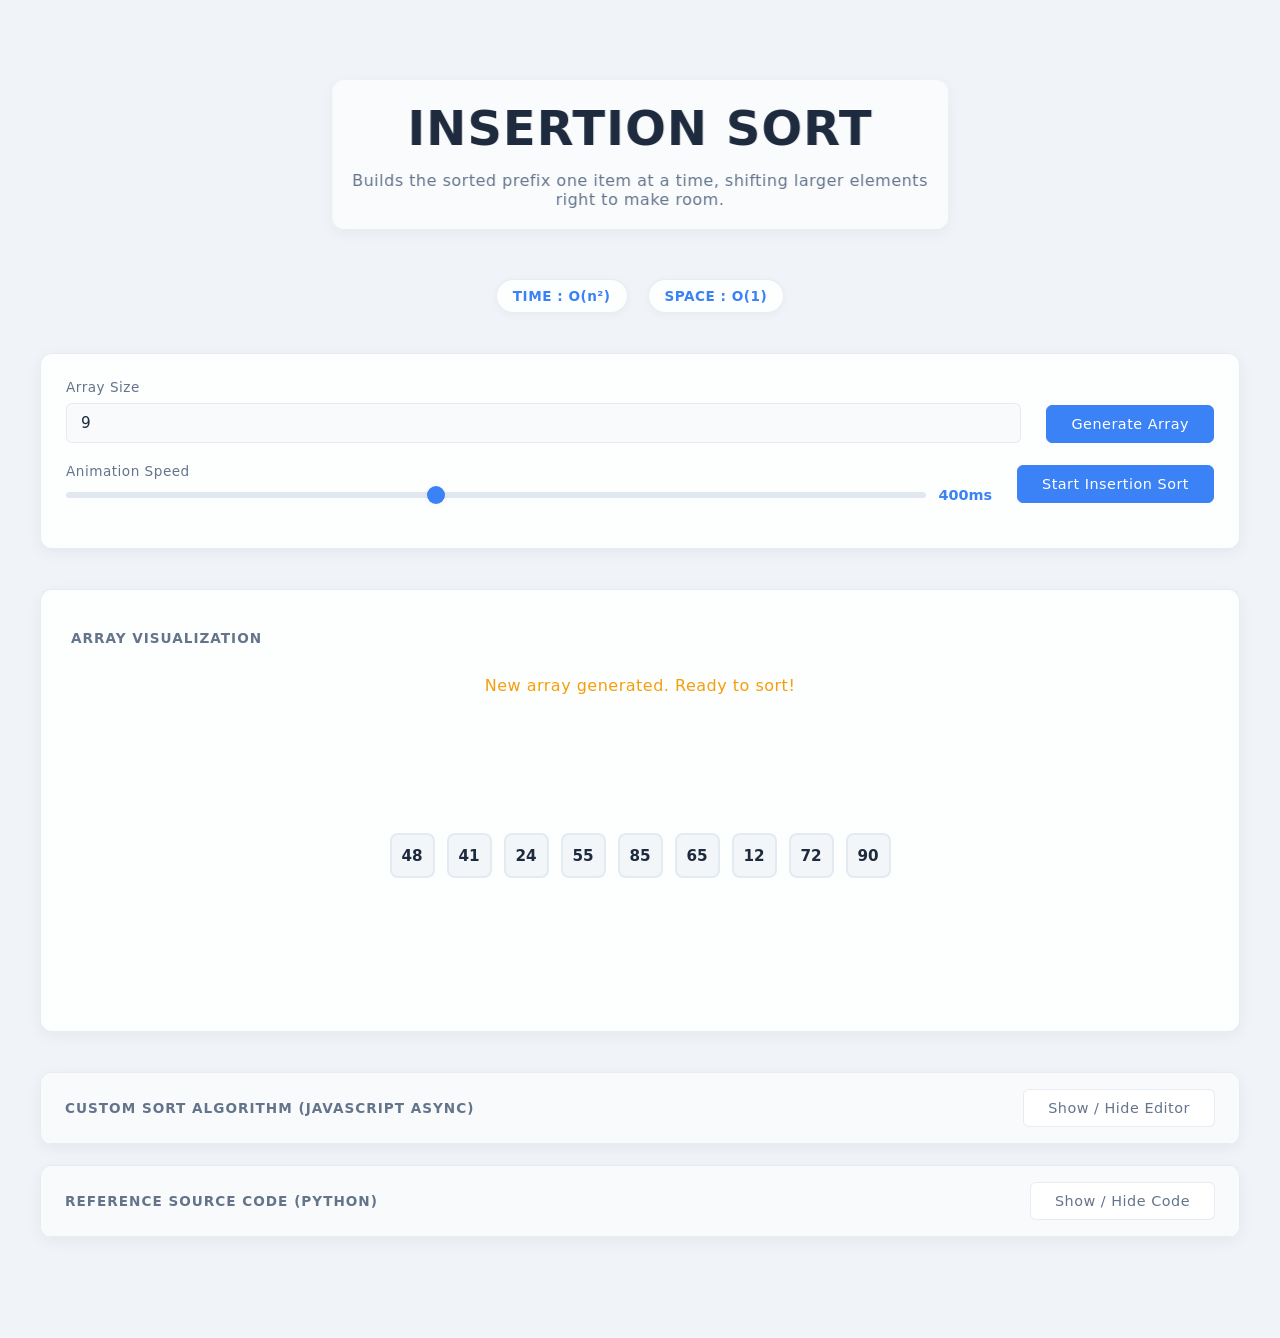
==== commit e75f4547: "feat : ajout logo" ====
--- a/insertion_sort_visualizer.html
+++ b/insertion_sort_visualizer.html
@@ -4,6 +4,7 @@
         <meta charset="UTF-8" />
         <meta name="viewport" content="width=device-width, initial-scale=1.0" />
         <title>Insertion Sort Visualizer</title>
+        <link rel="shortcut icon" href="sary (3).png" type="image/x-icon">
         <link rel="stylesheet" href="style.css" />
     </head>
     <body>
--- a/style.css
+++ b/style.css
@@ -5,7 +5,7 @@
     --bg-dark: #f0f4f8; /* Légèrement modifié pour s'accorder avec le fond */
     --bg-darker: rgba(248, 250, 252, 0.85);
     --bg-card: rgba(255, 255, 255, 0.85); /* Semi-transparent pour voir le fond Spline */
-    --text-primary: #1e293b;
+    --text-primary: #1e2a3d;
     --text-secondary: #64748b;
     --accent-green: #10b981;
     --accent-orange: #f59e0b;
